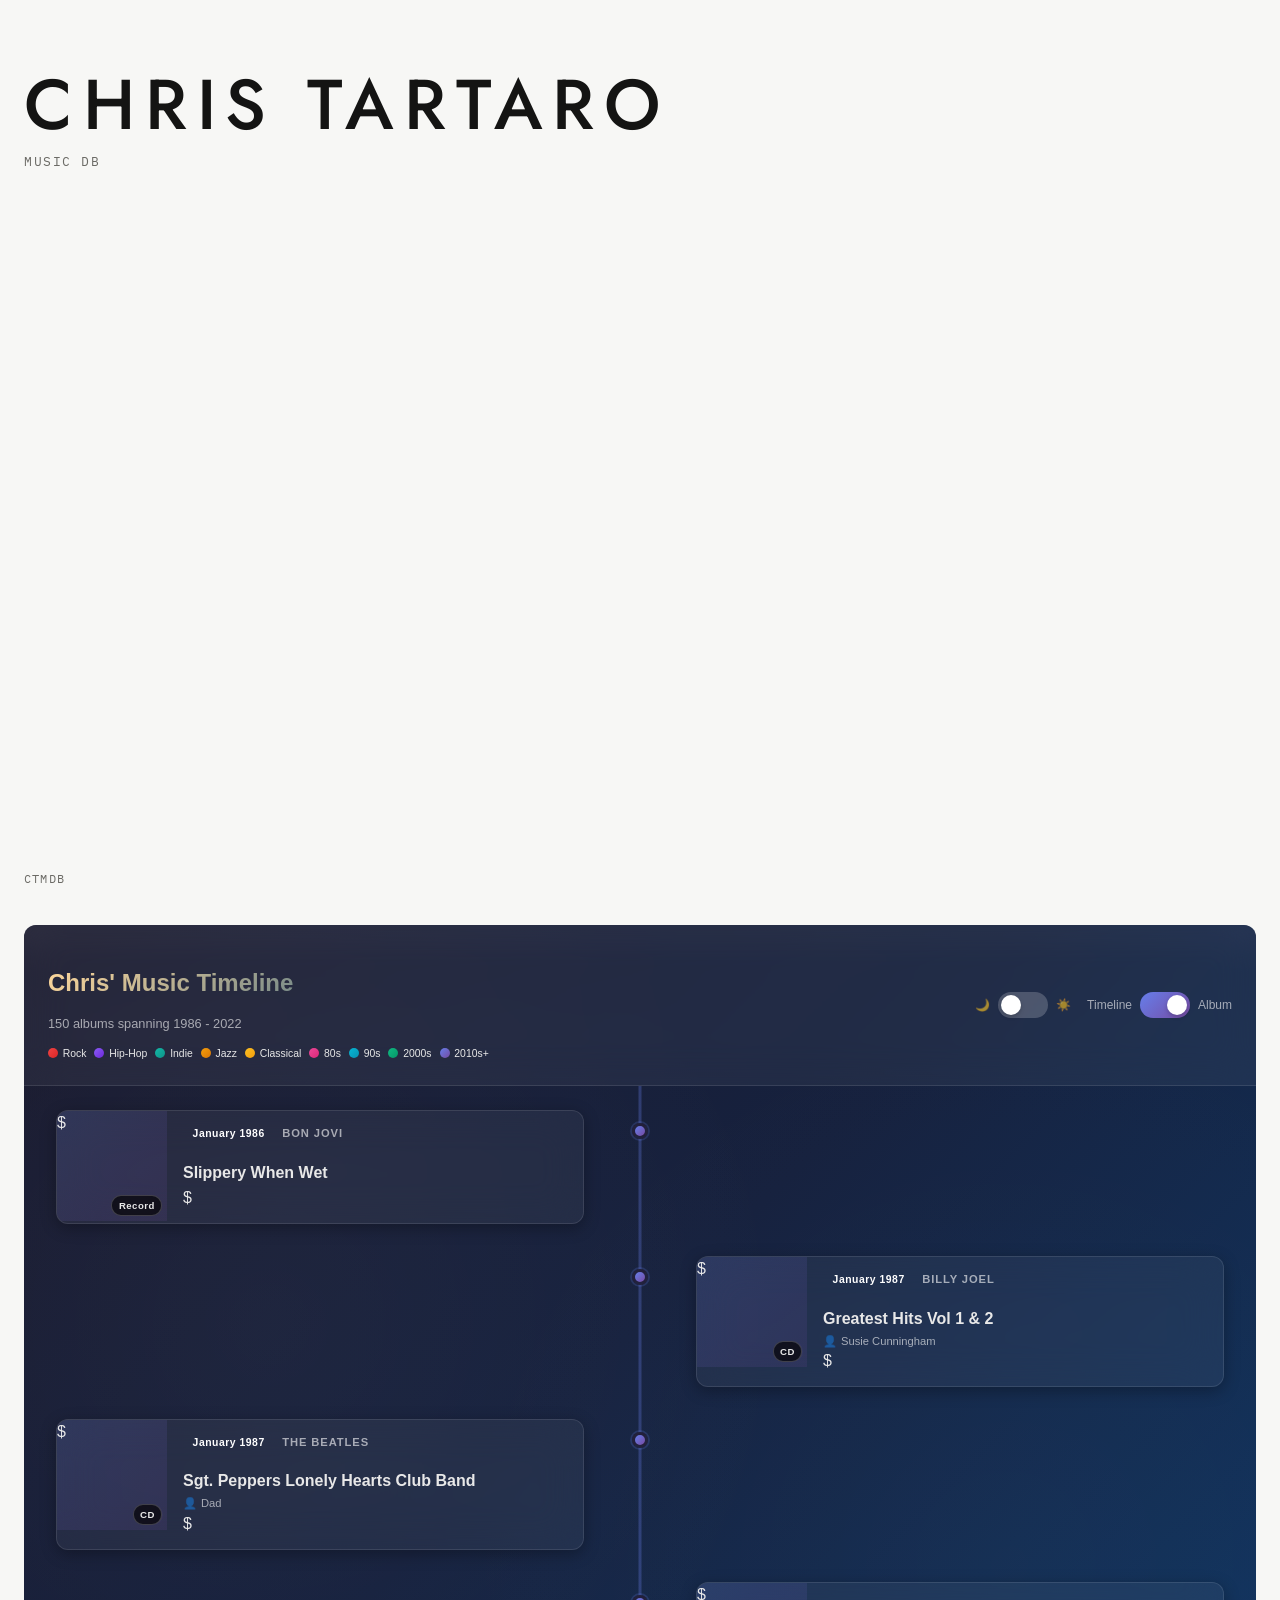
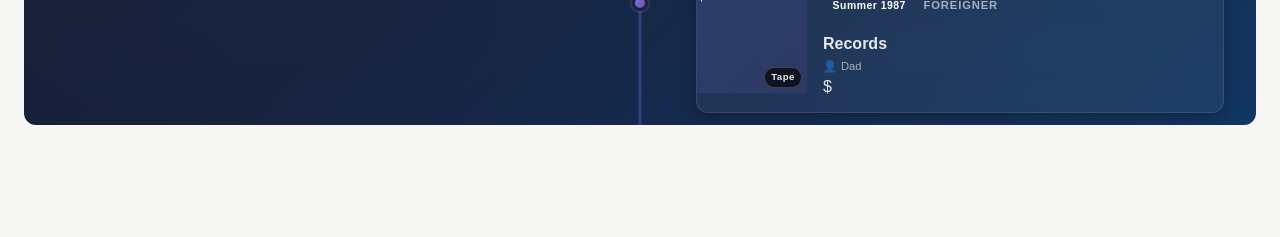
==== ctmdb/index.html @ 9cdb713a "Move Music DB and Musical Memoir pages and thumbnails off Squarespace - /ctmdb: Knightlab timeline p" ====
<!doctype html>
<html lang="en">
<head>
<meta charset="utf-8">
<meta name="viewport" content="width=device-width, initial-scale=1, viewport-fit=cover">
<title>Music DB · Chris Tartaro</title>
<meta name="robots" content="noindex">
<link rel="stylesheet" href="https://fonts.googleapis.com/css2?family=Jost:wght@400;500;600&family=IBM+Plex+Mono:wght@400;500&display=swap">
<link rel="stylesheet" href="../styles.css">
<style>
  .knightlab { display: block; width: 100%; height: 650px; border: 0; margin-top: 32px; }
  .label { margin: 12px 0 40px; font: 400 .75rem/1 var(--mono); letter-spacing: .1em; color: var(--muted); }
</style>
</head>
<body>
<header class="masthead">
  <div class="wrap">
    <a class="name" href="../">Chris Tartaro</a>
    <p class="role">Music DB</p>
  </div>
</header>
<main class="wrap">
  <iframe class="knightlab" title="CTMDB timeline" src="https://cdn.knightlab.com/libs/timeline3/latest/embed/index.html?source=1Hit0vY8808fg3aTR6aGbx0zUay4gnWXT5I1eRboq6IU&amp;font=Default&amp;lang=en&amp;initial_zoom=2&amp;height=650"></iframe>
  <p class="label">CTMDB</p>
<!-- Chris' Music Timeline - Embed Code for Squarespace -->
<!-- Paste this entire code into a Squarespace Code Block -->

<div id="chris-music-timeline-root"></div>

<style>
/* Scoped styles to avoid conflicts */
#chris-music-timeline-root {
    --bg-primary: linear-gradient(135deg, #1a1a2e 0%, #16213e 50%, #0f3460 100%);
    --bg-card: rgba(255,255,255,0.05);
    --text-primary: #e8e8e8;
    --text-secondary: rgba(255,255,255,0.6);
    --border-color: rgba(255,255,255,0.1);
    --shadow: rgba(0,0,0,0.3);
    
    /* Genre Colors */
    --genre-rock: linear-gradient(135deg, #ef4444 0%, #dc2626 100%);
    --genre-hiphop: linear-gradient(135deg, #8b5cf6 0%, #6d28d9 100%);
    --genre-indie: linear-gradient(135deg, #14b8a6 0%, #0d9488 100%);
    --genre-jazz: linear-gradient(135deg, #f59e0b 0%, #d97706 100%);
    --genre-classical: linear-gradient(135deg, #fbbf24 0%, #f59e0b 100%);
    --genre-classic: linear-gradient(135deg, #ec4899 0%, #db2777 100%);
    --genre-nineties: linear-gradient(135deg, #06b6d4 0%, #0891b2 100%);
    --genre-twothousands: linear-gradient(135deg, #10b981 0%, #059669 100%);
    --genre-modern: linear-gradient(135deg, #667eea 0%, #764ba2 100%);
}

#chris-music-timeline-root.light-mode {
    --bg-primary: linear-gradient(135deg, #f0f9ff 0%, #e0f2fe 50%, #bae6fd 100%);
    --bg-card: rgba(255,255,255,0.9);
    --text-primary: #1e293b;
    --text-secondary: rgba(0,0,0,0.6);
    --border-color: rgba(0,0,0,0.1);
    --shadow: rgba(0,0,0,0.1);
}

#chris-music-timeline-root * {
    box-sizing: border-box;
}

#chris-music-timeline-root {
    font-family: 'Helvetica Neue', Helvetica, Arial, sans-serif;
    color: var(--text-primary);
    background: var(--bg-primary);
    height: 800px;
    display: flex;
    flex-direction: column;
    border-radius: 12px;
    overflow: hidden;
    position: relative;
    margin: 2rem 0;
}

.cmt-background-texture {
    position: absolute;
    inset: 0;
    background-image: 
        radial-gradient(circle at 20% 50%, rgba(255,255,255,0.03) 0%, transparent 50%),
        radial-gradient(circle at 80% 80%, rgba(255,255,255,0.02) 0%, transparent 50%);
    pointer-events: none;
}

.cmt-header {
    padding: 1.5rem;
    border-bottom: 1px solid var(--border-color);
    background: var(--bg-card);
    backdrop-filter: blur(20px);
    z-index: 100;
}

.cmt-header-content {
    display: flex;
    justify-content: space-between;
    align-items: center;
    flex-wrap: wrap;
    gap: 1rem;
}

.cmt-header-text h1 {
    font-size: 1.5rem;
    font-weight: 700;
    background: linear-gradient(135deg, #ffd89b 0%, #19547b 100%);
    -webkit-background-clip: text;
    -webkit-text-fill-color: transparent;
    margin-bottom: 0.3rem;
}

.cmt-subtitle {
    font-size: 0.8rem;
    color: var(--text-secondary);
}

.cmt-genre-legend {
    display: flex;
    flex-wrap: wrap;
    gap: 0.5rem;
    margin-top: 0.5rem;
    font-size: 0.65rem;
}

.cmt-legend-item {
    display: flex;
    align-items: center;
    gap: 0.3rem;
}

.cmt-legend-dot {
    width: 10px;
    height: 10px;
    border-radius: 50%;
}

.cmt-controls {
    display: flex;
    gap: 1rem;
    align-items: center;
    flex-wrap: wrap;
}

.cmt-toggle-container {
    display: flex;
    align-items: center;
    gap: 0.5rem;
}

.cmt-toggle-label {
    font-size: 0.75rem;
    color: var(--text-secondary);
    font-weight: 500;
}

.cmt-toggle-switch {
    position: relative;
    width: 50px;
    height: 26px;
    background: rgba(255,255,255,0.2);
    border-radius: 50px;
    cursor: pointer;
    transition: background 0.3s ease;
}

.cmt-toggle-switch.active {
    background: linear-gradient(135deg, #667eea 0%, #764ba2 100%);
}

.cmt-toggle-slider {
    position: absolute;
    top: 3px;
    left: 3px;
    width: 20px;
    height: 20px;
    background: white;
    border-radius: 50%;
    transition: transform 0.3s ease;
    box-shadow: 0 2px 4px rgba(0,0,0,0.2);
}

.cmt-toggle-switch.active .cmt-toggle-slider {
    transform: translateX(24px);
}

.cmt-scroll-container {
    flex: 1;
    overflow-y: auto;
    overflow-x: hidden;
    position: relative;
}

.cmt-timeline-container {
    max-width: 1200px;
    margin: 0 auto;
    padding: 1.5rem 1rem;
    position: relative;
    min-height: 100%;
}

.cmt-timeline-line {
    position: absolute;
    left: 1.5rem;
    top: 0;
    bottom: 0;
    width: 2px;
    background: linear-gradient(to bottom, 
        rgba(102, 126, 234, 0.3) 0%, 
        rgba(118, 75, 162, 0.5) 50%, 
        rgba(102, 126, 234, 0.3) 100%);
}

.cmt-timeline-events {
    position: relative;
    padding-left: 1.5rem;
}

.cmt-timeline-event {
    position: relative;
    margin-bottom: 1.5rem;
}

.cmt-timeline-dot {
    position: absolute;
    left: -2.2rem;
    top: 0.8rem;
    width: 14px;
    height: 14px;
    border-radius: 50%;
    background: linear-gradient(135deg, #667eea 0%, #764ba2 100%);
    border: 3px solid rgba(26, 26, 46, 0.9);
    box-shadow: 0 0 0 2px rgba(102, 126, 234, 0.2);
    z-index: 2;
    transition: transform 0.3s ease;
}

#chris-music-timeline-root.light-mode .cmt-timeline-dot {
    border-color: #fff;
}

.cmt-timeline-event:hover .cmt-timeline-dot {
    transform: scale(1.2);
}

.cmt-event-card {
    background: var(--bg-card);
    backdrop-filter: blur(20px);
    border-radius: 12px;
    overflow: hidden;
    border: 1px solid var(--border-color);
    box-shadow: 0 4px 16px var(--shadow);
    transition: transform 0.2s ease, box-shadow 0.2s ease;
    display: grid;
    grid-template-columns: 100px 1fr;
    gap: 0.8rem;
}

.cmt-timeline-event:hover .cmt-event-card {
    transform: translateX(5px);
    box-shadow: 0 6px 20px var(--shadow);
}

.cmt-grid-container {
    display: none;
    grid-template-columns: repeat(auto-fill, minmax(180px, 1fr));
    gap: 1.5rem;
    padding: 1.5rem;
}

.cmt-grid-container.active {
    display: grid;
}

.cmt-grid-item {
    background: var(--bg-card);
    border-radius: 12px;
    overflow: hidden;
    border: 1px solid var(--border-color);
    box-shadow: 0 4px 12px var(--shadow);
    transition: transform 0.2s ease, box-shadow 0.2s ease;
    cursor: pointer;
}

.cmt-grid-item:hover {
    transform: translateY(-5px);
    box-shadow: 0 8px 20px var(--shadow);
}

.cmt-grid-image-container {
    width: 100%;
    padding-top: 100%;
    position: relative;
    background: linear-gradient(135deg, rgba(102, 126, 234, 0.15), rgba(118, 75, 162, 0.15));
}

.cmt-grid-image {
    position: absolute;
    top: 0;
    left: 0;
    width: 100%;
    height: 100%;
    object-fit: cover;
}

.cmt-grid-content {
    padding: 1rem;
}

.cmt-grid-artist {
    font-size: 0.65rem;
    color: var(--text-secondary);
    text-transform: uppercase;
    margin-bottom: 0.3rem;
}

.cmt-grid-title {
    font-size: 0.85rem;
    font-weight: 700;
    color: var(--text-primary);
    margin-bottom: 0.5rem;
    overflow: hidden;
    text-overflow: ellipsis;
    display: -webkit-box;
    -webkit-line-clamp: 2;
    -webkit-box-orient: vertical;
}

.cmt-grid-year {
    font-size: 0.65rem;
    color: var(--text-secondary);
}

.cmt-event-image-container {
    position: relative;
    width: 100px;
    height: 100px;
    overflow: hidden;
    background: linear-gradient(135deg, rgba(102, 126, 234, 0.15), rgba(118, 75, 162, 0.15));
    flex-shrink: 0;
}

.cmt-event-image {
    width: 100%;
    height: 100%;
    object-fit: cover;
    transition: transform 0.3s ease;
}

.cmt-timeline-event:hover .cmt-event-image {
    transform: scale(1.05);
}

.cmt-format-badge {
    position: absolute;
    bottom: 0.3rem;
    right: 0.3rem;
    padding: 0.15rem 0.4rem;
    background: rgba(0,0,0,0.7);
    backdrop-filter: blur(10px);
    border-radius: 10px;
    font-size: 0.6rem;
    font-weight: 600;
    letter-spacing: 0.05em;
    border: 1px solid rgba(255,255,255,0.2);
    z-index: 1;
}

.cmt-event-content {
    padding: 0.8rem 0.8rem 0.8rem 0;
    display: flex;
    flex-direction: column;
    justify-content: center;
    min-width: 0;
}

.cmt-event-header {
    display: flex;
    align-items: baseline;
    gap: 0.5rem;
    margin-bottom: 0.3rem;
    flex-wrap: wrap;
}

.cmt-year-badge {
    padding: 0.15rem 0.6rem;
    border-radius: 10px;
    font-size: 0.65rem;
    font-weight: 700;
    letter-spacing: 0.05em;
    flex-shrink: 0;
    color: white;
}

.genre-rock .cmt-year-badge { background: var(--genre-rock); }
.genre-hiphop .cmt-year-badge { background: var(--genre-hiphop); }
.genre-indie .cmt-year-badge { background: var(--genre-indie); }
.genre-jazz .cmt-year-badge { background: var(--genre-jazz); }
.genre-classical .cmt-year-badge { background: var(--genre-classical); }
.genre-classic .cmt-year-badge { background: var(--genre-classic); }
.genre-nineties .cmt-year-badge { background: var(--genre-nineties); }
.genre-twothousands .cmt-year-badge { background: var(--genre-twothousands); }
.genre-modern .cmt-year-badge { background: var(--genre-modern); }

.cmt-artist-name {
    font-size: 0.7rem;
    font-weight: 600;
    color: var(--text-secondary);
    text-transform: uppercase;
    letter-spacing: 0.08em;
    white-space: nowrap;
    overflow: hidden;
    text-overflow: ellipsis;
}

.cmt-event-title {
    font-size: 1rem;
    font-weight: 700;
    line-height: 1.2;
    color: var(--text-primary);
    margin-bottom: 0.3rem;
    overflow: hidden;
    text-overflow: ellipsis;
    display: -webkit-box;
    -webkit-line-clamp: 2;
    -webkit-box-orient: vertical;
}

.cmt-event-meta {
    display: flex;
    flex-wrap: wrap;
    gap: 0.5rem;
    font-size: 0.7rem;
    color: var(--text-secondary);
}

.cmt-meta-item {
    display: flex;
    align-items: center;
    gap: 0.25rem;
}

.cmt-wiki-link {
    display: inline-flex;
    align-items: center;
    gap: 0.2rem;
    margin-top: 0.4rem;
    padding: 0.25rem 0.6rem;
    background: rgba(102, 126, 234, 0.2);
    border: 1px solid rgba(102, 126, 234, 0.3);
    border-radius: 6px;
    color: var(--text-primary);
    text-decoration: none;
    font-size: 0.7rem;
    transition: all 0.2s ease;
    width: fit-content;
}

.cmt-wiki-link:hover {
    background: rgba(102, 126, 234, 0.3);
    transform: translateY(-1px);
}

.cmt-scroll-top {
    position: absolute;
    bottom: 1.5rem;
    right: 1.5rem;
    width: 45px;
    height: 45px;
    border-radius: 50%;
    border: 2px solid var(--border-color);
    background: var(--bg-card);
    backdrop-filter: blur(10px);
    color: var(--text-primary);
    font-size: 1.2rem;
    cursor: pointer;
    transition: all 0.3s ease;
    display: flex;
    align-items: center;
    justify-content: center;
    opacity: 0;
    pointer-events: none;
    z-index: 50;
    box-shadow: 0 4px 12px var(--shadow);
}

.cmt-scroll-top.visible {
    opacity: 1;
    pointer-events: all;
}

.cmt-scroll-top:hover {
    transform: translateY(-3px);
    box-shadow: 0 6px 16px var(--shadow);
}

@media (min-width: 768px) {
    .cmt-timeline-line {
        left: 50%;
        transform: translateX(-50%);
        width: 3px;
    }

    .cmt-timeline-events {
        padding-left: 0;
    }

    .cmt-timeline-event {
        width: calc(50% - 2rem);
        margin-bottom: 2rem;
    }

    .cmt-timeline-event:nth-child(odd) {
        margin-left: 0;
        padding-right: 1.5rem;
    }

    .cmt-timeline-event:nth-child(even) {
        margin-left: calc(50% + 2rem);
        padding-left: 1.5rem;
    }

    .cmt-timeline-dot {
        width: 16px;
        height: 16px;
    }

    .cmt-timeline-event:nth-child(odd) .cmt-timeline-dot {
        right: -2.5rem;
        left: auto;
    }

    .cmt-timeline-event:nth-child(even) .cmt-timeline-dot {
        left: -2.5rem;
        right: auto;
    }

    .cmt-timeline-event:nth-child(odd):hover .cmt-event-card {
        transform: translateX(-5px);
    }

    .cmt-timeline-event:nth-child(even):hover .cmt-event-card {
        transform: translateX(5px);
    }

    .cmt-event-card {
        grid-template-columns: 110px 1fr;
        gap: 1rem;
    }

    .cmt-event-image-container {
        width: 110px;
        height: 110px;
    }

    .cmt-grid-container {
        grid-template-columns: repeat(auto-fill, minmax(200px, 1fr));
    }
}
</style>

<script>
(function() {
    const timelineData = [{"year": "1986", "date": "January 1986", "artist": "Bon Jovi", "album": "Slippery When Wet", "wikiLink": "https://en.wikipedia.org/wiki/Slippery_When_Wet", "source": "", "format": "Record", "image": "https://upload.wikimedia.org/wikipedia/en/thumb/a/ab/Bon_jovi_slippery_when_wet.jpg/220px-Bon_jovi_slippery_when_wet.jpg"}, {"year": "1987", "date": "January 1987", "artist": "Billy Joel", "album": "Greatest Hits Vol 1 & 2", "wikiLink": "https://en.wikipedia.org/wiki/Greatest_Hits_(Billy_Joel_albums)", "source": "Susie Cunningham", "format": "CD", "image": "https://upload.wikimedia.org/wikipedia/en/thumb/8/82/Billyjoelgreatesthits.jpg/220px-Billyjoelgreatesthits.jpg"}, {"year": "1987", "date": "January 1987", "artist": "The Beatles", "album": "Sgt. Peppers Lonely Hearts Club Band", "wikiLink": "https://en.wikipedia.org/wiki/Sgt._Pepper%27s_Lonely_Hearts_Club_Band", "source": "Dad", "format": "CD", "image": "https://upload.wikimedia.org/wikipedia/en/5/50/Sgt._Pepper%27s_Lonely_Hearts_Club_Band.jpg"}, {"year": "1987", "date": "Summer 1987", "artist": "Foreigner", "album": "Records", "wikiLink": "https://upload.wikimedia.org/wikipedia/en/thumb/6/6f/Foreigner_-_Records.jpg/220px-Foreigner_-_Records.jpg", "source": "Dad", "format": "Tape", "image": "https://upload.wikimedia.org/wikipedia/en/thumb/6/6f/Foreigner_-_Records.jpg/220px-Foreigner_-_Records.jpg"}, {"year": "1988", "date": "January 1988", "artist": "Beethoven", "album": "Beethoven's 5th", "wikiLink": "https://en.wikipedia.org/wiki/Symphony_No._5_(Beethoven)", "source": "Dad", "format": "Tape", "image": "http://static.musicroom.com/img/c/f/GS25400.jpg"}, {"year": "1989", "date": "Fall 1989", "artist": "Guns & Roses", "album": "Appetite for Destruction", "wikiLink": "https://en.wikipedia.org/wiki/Appetite_for_Destruction", "source": "Matt", "format": "Tape", "image": "https://upload.wikimedia.org/wikipedia/en/thumb/6/60/GunsnRosesAppetiteforDestructionalbumcover.jpg/220px-GunsnRosesAppetiteforDestructionalbumcover.jpg"}, {"year": "1991", "date": "Fall 1991", "artist": "Nirvana", "album": "Nevermind", "wikiLink": "https://en.wikipedia.org/wiki/Nevermind", "source": "Matt Tocco", "format": "CD", "image": "https://upload.wikimedia.org/wikipedia/en/thumb/b/b7/NirvanaNevermindalbumcover.jpg/220px-NirvanaNevermindalbumcover.jpg"}, {"year": "1991", "date": "Fall 1991", "artist": "Pearl Jam", "album": "Ten", "wikiLink": "https://en.wikipedia.org/wiki/Ten_(Pearl_Jam_album)", "source": "Mike  Bowman", "format": "CD", "image": "https://upload.wikimedia.org/wikipedia/en/thumb/2/2d/PearlJam-Ten2.jpg/220px-PearlJam-Ten2.jpg"}, {"year": "1991", "date": "Winter 1991", "artist": "Harry Connick Jr.", "album": "Blue Light, Red light", "wikiLink": "https://en.wikipedia.org/wiki/Blue_Light,_Red_Light", "source": "Matt", "format": "CD", "image": "https://upload.wikimedia.org/wikipedia/en/thumb/c/c4/HCjr_Blue_Light%2C_Red_Light.jpg/220px-HCjr_Blue_Light%2C_Red_Light.jpg"}, {"year": "1992", "date": "Spring 1992", "artist": "Pearl Jam", "album": "Vs. ", "wikiLink": "https://en.wikipedia.org/wiki/Vs._(Pearl_Jam_album)", "source": "", "format": "CD", "image": "https://upload.wikimedia.org/wikipedia/en/thumb/f/f9/PearlJam-Vs.jpg/220px-PearlJam-Vs.jpg"}, {"year": "1993", "date": "Fall 1993", "artist": "Frank Sinatra", "album": "Duets", "wikiLink": "https://en.wikipedia.org/wiki/Duets_(Frank_Sinatra_album)", "source": "Dad", "format": "CD", "image": "https://upload.wikimedia.org/wikipedia/en/7/72/Sinatraduets.jpg"}, {"year": "1993", "date": "Summer 1993", "artist": "Carly Simon", "album": "Greatest Hits", "wikiLink": "https://en.wikipedia.org/wiki/The_Best_of_Carly_Simon", "source": "Mom", "format": "Tape", "image": "https://lh3.googleusercontent.com/vcssDC0jBxLJZ_Gc8JsBIzz3N6kDfcD4HlIKJc-bP4L1Wee9KV-u-LouXbQoUhMc9cDc=s85"}, {"year": "1994", "date": "Spring 1994", "artist": "Weezer", "album": "Weezer (Blue Album)", "wikiLink": "https://en.wikipedia.org/wiki/Weezer_(1994_album)", "source": "Adam Paré", "format": "CD", "image": "https://upload.wikimedia.org/wikipedia/en/thumb/7/70/Weezer_-_Blue_Album.png/220px-Weezer_-_Blue_Album.png"}, {"year": "1994", "date": "Summer 1994", "artist": "Green Day", "album": "Dookie", "wikiLink": "https://en.wikipedia.org/wiki/Dookie", "source": "Scott Do Santos", "format": "CD", "image": "https://upload.wikimedia.org/wikipedia/en/thumb/4/4b/Green_Day_-_Dookie_cover.jpg/220px-Green_Day_-_Dookie_cover.jpg"}, {"year": "1995", "date": "Fall 1995", "artist": "Nirvana", "album": "Unplugged in New York", "wikiLink": "https://en.wikipedia.org/wiki/MTV_Unplugged_in_New_York", "source": "", "format": "CD", "image": "https://upload.wikimedia.org/wikipedia/en/thumb/5/54/Nirvana_mtv_unplugged_in_new_york.png/220px-Nirvana_mtv_unplugged_in_new_york.png"}, {"year": "1995", "date": "January 1995", "artist": "The Beatles", "album": "Revolver", "wikiLink": "https://en.wikipedia.org/wiki/Revolver_(Beatles_album)", "source": "", "format": "CD", "image": "https://upload.wikimedia.org/wikipedia/en/thumb/1/16/Revolver.jpg/220px-Revolver.jpg"}, {"year": "1995", "date": "Summer 1995", "artist": "Pearl Jam", "album": "Vitalogy", "wikiLink": "https://en.wikipedia.org/wiki/Vitalogy", "source": "Matt and Katie", "format": "Media Type", "image": "https://upload.wikimedia.org/wikipedia/en/thumb/3/30/PearlJamVitalogy.jpg/220px-PearlJamVitalogy.jpg"}, {"year": "1995", "date": "Winter 1995", "artist": "Foo Fighters", "album": "Foo Fighters", "wikiLink": "https://en.wikipedia.org/wiki/Foo_Fighters_(album)", "source": "Tommy Callan", "format": "CD", "image": "https://upload.wikimedia.org/wikipedia/en/thumb/0/0d/FooFighters-FooFighters.jpg/220px-FooFighters-FooFighters.jpg"}, {"year": "1995", "date": "Spring 1995", "artist": "Aerosmith", "album": "Get A Grip", "wikiLink": "https://en.wikipedia.org/wiki/Get_a_Grip", "source": "Matt Tocco", "format": "CD", "image": "https://upload.wikimedia.org/wikipedia/en/thumb/9/9f/GetAGrip_Aerosmithalbum.jpg/220px-GetAGrip_Aerosmithalbum.jpg"}, {"year": "1996", "date": "Fall 1996", "artist": "Weezer", "album": "Pinkerton", "wikiLink": "https://en.wikipedia.org/wiki/Pinkerton_(album)", "source": "", "format": "CD", "image": "https://upload.wikimedia.org/wikipedia/en/thumb/c/ca/Pinkerton_cover.jpg/220px-Pinkerton_cover.jpg"}, {"year": "1996", "date": "Summer 1996", "artist": "The Beatles", "album": "Abbey Road", "wikiLink": "https://en.wikipedia.org/wiki/Abbey_Road", "source": "", "format": "CD", "image": "https://upload.wikimedia.org/wikipedia/en/thumb/4/42/Beatles_-_Abbey_Road.jpg/220px-Beatles_-_Abbey_Road.jpg"}, {"year": "1996", "date": "Summer 1996", "artist": "The Presidents Of The Unites States Of America", "album": "The Presidents Of The Unites States Of America", "wikiLink": "https://en.wikipedia.org/wiki/The_Presidents_of_the_United_States_of_America_(album)", "source": "Tommy Callan", "format": "CD", "image": "https://upload.wikimedia.org/wikipedia/en/thumb/4/4c/The_Presidents_of_the_United_States_of_America-The_Presidents_of_the_United_States_of_America.jpg/220px-The_Presidents_of_the_United_States_of_America-The_Presidents_of_the_United_States_of_America.jpg"}, {"year": "1997", "date": "Fall 1997", "artist": "Eric Clapton", "album": "Unplugged", "wikiLink": "https://en.wikipedia.org/wiki/Unplugged_(Eric_Clapton_album)", "source": "Dad", "format": "CD", "image": "https://upload.wikimedia.org/wikipedia/en/thumb/9/99/Eric_Clapton_Unplugged.jpg/220px-Eric_Clapton_Unplugged.jpg"}, {"year": "1997", "date": "Summer 1997", "artist": "Ben Folds Five", "album": "Ben Folds Five", "wikiLink": "https://en.wikipedia.org/wiki/Ben_Folds_Five_(album)", "source": "Mom", "format": "CD", "image": "https://upload.wikimedia.org/wikipedia/en/e/e5/Ben_Folds_Five_-_Ben_Folds_Five.jpg"}, {"year": "1997", "date": "Summer 1997", "artist": "Ben Folds Five", "album": "Whatever and Ever Amen", "wikiLink": "https://en.wikipedia.org/wiki/Whatever_and_Ever_Amen", "source": "Mom", "format": "CD", "image": "https://upload.wikimedia.org/wikipedia/en/thumb/4/41/WhateverAndEverAmenRemastereed.jpg/220px-WhateverAndEverAmenRemastereed.jpg"}, {"year": "1997", "date": "Summer 1997", "artist": "Everclear", "album": "So Much for the Afterglow", "wikiLink": "https://en.wikipedia.org/wiki/So_Much_for_the_Afterglow", "source": "", "format": "CD", "image": "https://upload.wikimedia.org/wikipedia/en/c/c9/Everclear_So_Much_for_the_Afterglow.jpg"}, {"year": "1997", "date": "Summer 1997", "artist": "Eric Clapton", "album": "Time Pieces", "wikiLink": "https://en.wikipedia.org/wiki/Timepieces:_The_Best_of_Eric_Clapton", "source": "Michelle De Luca", "format": "CD", "image": "https://upload.wikimedia.org/wikipedia/en/thumb/5/5d/Eric_Clapton-Time_Pieces.jpg/220px-Eric_Clapton-Time_Pieces.jpg"}, {"year": "1997", "date": "Summer 1997", "artist": "Cake", "album": "Fashion Nugget", "wikiLink": "https://en.wikipedia.org/wiki/Fashion_Nugget", "source": "John Mendez", "format": "CD", "image": "https://upload.wikimedia.org/wikipedia/en/thumb/d/da/Cake_Fashion_Nugget.jpg/220px-Cake_Fashion_Nugget.jpg"}, {"year": "1997", "date": "Winter 1997", "artist": "Stone Temple Pilots", "album": "Tiny Music...Songs from the Vatican Gift Shop", "wikiLink": "https://en.wikipedia.org/wiki/Tiny_Music..._Songs_from_the_Vatican_Gift_Shop", "source": "Sonic 2 ", "format": "CD", "image": "https://upload.wikimedia.org/wikipedia/en/thumb/7/77/Stonetemplepilotstinymusic.jpeg/220px-Stonetemplepilotstinymusic.jpeg"}, {"year": "1997", "date": "Winter 1997", "artist": "Radiohead", "album": "OK Computer", "wikiLink": "https://en.wikipedia.org/wiki/OK_Computer", "source": "Matt", "format": "CD", "image": "https://upload.wikimedia.org/wikipedia/en/thumb/a/a1/Radiohead.okcomputer.albumart.jpg/220px-Radiohead.okcomputer.albumart.jpg"}, {"year": "1998", "date": "Spring 1998", "artist": "Ben Folds Five", "album": "The Unauthorized Biography of Rheinhold Messner", "wikiLink": "https://en.wikipedia.org/wiki/The_Unauthorized_Biography_of_Reinhold_Messner", "source": "Phil Lavanco", "format": "CD", "image": "https://upload.wikimedia.org/wikipedia/en/thumb/0/03/Theunauthorizedbiographyofreinholdmessner.jpg/220px-Theunauthorizedbiographyofreinholdmessner.jpg"}, {"year": "1998", "date": "Summer 1998", "artist": "Wyclef Jean", "album": "The Carnival", "wikiLink": "https://en.wikipedia.org/wiki/Wyclef_Jean_Presents_The_Carnival", "source": "FALSE", "format": "CD", "image": "https://upload.wikimedia.org/wikipedia/en/c/c0/The_Carnival_%28Wyclef_Jean_album%29.jpg"}, {"year": "1998", "date": "Winter 1998", "artist": "Beck", "album": "Mutations", "wikiLink": "https://en.wikipedia.org/wiki/Mutations_(Beck_album)", "source": "Phil Lavanco", "format": "CD", "image": "https://upload.wikimedia.org/wikipedia/en/thumb/3/31/Mutations.jpg/220px-Mutations.jpg"}, {"year": "1998", "date": "Winter 1998", "artist": "Dave Matthews Band", "album": "Before These Crowded Streets", "wikiLink": "https://en.wikipedia.org/wiki/Before_These_Crowded_Streets", "source": "Pete Kenny", "format": "CD", "image": "https://upload.wikimedia.org/wikipedia/en/thumb/a/ae/DMB_-_Before_These_Crowded_Streets.jpg/220px-DMB_-_Before_These_Crowded_Streets.jpg"}, {"year": "1998", "date": "Winter 1998", "artist": "The Rentals", "album": "Return of the Rentals", "wikiLink": "https://en.wikipedia.org/wiki/Return_of_the_Rentals", "source": "Nick ", "format": "CD", "image": "https://upload.wikimedia.org/wikipedia/en/thumb/b/bc/Return_of_the_Rentals.jpg/220px-Return_of_the_Rentals.jpg"}, {"year": "1998", "date": "Summer 1998", "artist": "that dog. ", "album": "Retreat From The Sun", "wikiLink": "https://en.wikipedia.org/wiki/Retreat_from_the_Sun", "source": "", "format": "Mp3", "image": "https://d1itmove024qgx.cloudfront.net/6208697cf2001c16b2b51f84b3cb9b2851a51d6d.jpg"}, {"year": "1999", "date": "Spring 1999", "artist": "The Rentals", "album": "Seven More Minutes", "wikiLink": "https://en.wikipedia.org/wiki/Seven_More_Minutes", "source": "Nick ", "format": "CD", "image": "https://upload.wikimedia.org/wikipedia/en/thumb/1/1f/The_Rentals-Seven_More_Minutes.jpg/220px-The_Rentals-Seven_More_Minutes.jpg"}, {"year": "1999", "date": "Summer 1999", "artist": "Blink 182", "album": "Enema of the State", "wikiLink": "https://en.wikipedia.org/wiki/Enema_of_the_State", "source": "Evil Chris", "format": "CD", "image": "https://upload.wikimedia.org/wikipedia/en/thumb/a/a6/Blink-182_-_Enema_of_the_State_cover.jpg/220px-Blink-182_-_Enema_of_the_State_cover.jpg"}, {"year": "1999", "date": "Summer 1999", "artist": "Fountains of Wayne", "album": "Utopia Parkway", "wikiLink": "https://en.wikipedia.org/wiki/Utopia_Parkway", "source": "Flossy", "format": "CD", "image": "https://upload.wikimedia.org/wikipedia/en/thumb/a/ad/Utopia_parkway_cover.jpg/220px-Utopia_parkway_cover.jpg"}, {"year": "1999", "date": "Winter 1999", "artist": "Dave Matthews and Tim Reynolds", "album": "Live at Luther College", "wikiLink": "https://en.wikipedia.org/wiki/Live_at_Luther_College", "source": "Jodi", "format": "CD", "image": "https://upload.wikimedia.org/wikipedia/en/thumb/b/b6/Live_at_Luther_College.png/220px-Live_at_Luther_College.png"}, {"year": "2000", "date": "Fall 2000", "artist": "Chet Baker", "album": "Chet", "wikiLink": "https://en.wikipedia.org/wiki/Chet_Baker_Sings", "source": "Matt", "format": "CD", "image": "https://upload.wikimedia.org/wikipedia/en/6/60/Chet_Baker_Sings.jpg"}, {"year": "2000", "date": "Spring 2000", "artist": "Pearl Jam", "album": "Live on Two Legs", "wikiLink": "https://en.wikipedia.org/wiki/Live_on_Two_Legs", "source": "", "format": "CD", "image": "https://upload.wikimedia.org/wikipedia/en/thumb/2/27/PearlJam-LiveOnTwoLegs.jpg/220px-PearlJam-LiveOnTwoLegs.jpg"}, {"year": "2000", "date": "Summer 2000", "artist": "Sublime", "album": "40 oz. to freedom", "wikiLink": "https://en.wikipedia.org/wiki/40oz._to_Freedom", "source": "TEP", "format": "CD", "image": "https://upload.wikimedia.org/wikipedia/en/thumb/5/57/Sublime40OztoFreedomalbumcover.jpg/220px-Sublime40OztoFreedomalbumcover.jpg"}, {"year": "2000", "date": "Summer 2000", "artist": "Sublime", "album": "Sublime", "wikiLink": "https://en.wikipedia.org/wiki/Sublime_(album)", "source": "TEP", "format": "CD", "image": "https://upload.wikimedia.org/wikipedia/en/thumb/9/94/Sublime_Self-Titled.jpg/220px-Sublime_Self-Titled.jpg"}, {"year": "2000", "date": "Winter 2000", "artist": "Dave Matthews Band", "album": "Everyday", "wikiLink": "https://en.wikipedia.org/wiki/Everyday_(Dave_Matthews_Band_album)", "source": "Tony Hawk 2", "format": "CD", "image": "https://upload.wikimedia.org/wikipedia/en/thumb/4/40/DaveMatthewsBandEveryday.jpg/220px-DaveMatthewsBandEveryday.jpg"}, {"year": "2001", "date": "Fall 2001", "artist": "Jay-Z", "album": "Blueprint ", "wikiLink": "https://en.wikipedia.org/wiki/The_Blueprint", "source": "Matt Becker", "format": "CD", "image": "https://upload.wikimedia.org/wikipedia/en/thumb/c/c9/Jay-z-the-blueprint.jpg/220px-Jay-z-the-blueprint.jpg"}, {"year": "2001", "date": "Fall 2001", "artist": "John Mayer", "album": "Room for squares ", "wikiLink": "https://en.wikipedia.org/wiki/Room_for_Squares", "source": "Ben Gottheim", "format": "Mp3", "image": "https://upload.wikimedia.org/wikipedia/en/thumb/5/5a/JohnMayer_RoomForSquares.jpg/220px-JohnMayer_RoomForSquares.jpg"}, {"year": "2001", "date": "Spring 2001", "artist": "Jay-Z", "album": "Reasonable Doubt", "wikiLink": "https://en.wikipedia.org/wiki/Reasonable_Doubt_(album)", "source": "Matt O’ Brien", "format": "Mp3", "image": "https://upload.wikimedia.org/wikipedia/en/thumb/f/f5/Reasonable_Doubt_New.jpg/220px-Reasonable_Doubt_New.jpg"}, {"year": "2001", "date": "Spring 2001", "artist": "Bobby Darin", "album": "Greatest Hits", "wikiLink": "", "source": "Diane Belvin", "format": "CD", "image": ""}, {"year": "2001", "date": "Spring 2001", "artist": "Aimee Mann", "album": "Magnolia Soundtrack", "wikiLink": "https://en.wikipedia.org/wiki/Magnolia_(soundtrack)", "source": "Nick", "format": "Mp3", "image": "https://upload.wikimedia.org/wikipedia/en/thumb/d/db/Magnolia_album.jpg/220px-Magnolia_album.jpg"}, {"year": "2001", "date": "Spring 2001", "artist": "Ben Folds Five", "album": "Rockin' the Suburbs", "wikiLink": "https://en.wikipedia.org/wiki/Rockin%27_the_Suburbs", "source": "Nick, Phil Lavanco", "format": "Mp3", "image": "https://upload.wikimedia.org/wikipedia/en/thumb/3/3c/BenFoldsRockingtheSuburbs.jpg/220px-BenFoldsRockingtheSuburbs.jpg"}, {"year": "2001", "date": "Spring 2001", "artist": "Jay - Z", "album": "Dynasty...Roc la Familia", "wikiLink": "https://en.wikipedia.org/wiki/The_Dynasty:_Roc_La_Familia", "source": "Matt O’ Brien", "format": "CD", "image": "https://upload.wikimedia.org/wikipedia/en/thumb/4/40/Jay-z-dynasty-roc-la-familia-2000.jpg/220px-Jay-z-dynasty-roc-la-familia-2000.jpg"}, {"year": "2001", "date": "Summer 2001", "artist": "Nas", "album": "Stillmatic", "wikiLink": "https://en.wikipedia.org/wiki/Stillmatic", "source": "Lieser's", "format": "CD", "image": "https://upload.wikimedia.org/wikipedia/en/thumb/5/56/Nas-stillmatic-music-album.jpg/220px-Nas-stillmatic-music-album.jpg"}, {"year": "2001", "date": "Winter 2001", "artist": "Ghostface Killah", "album": "Bulletproof Wallets", "wikiLink": "https://en.wikipedia.org/wiki/Bulletproof_Wallets", "source": "Nick", "format": "CD", "image": "https://upload.wikimedia.org/wikipedia/en/thumb/f/fa/Bulletproof_wallets.jpg/220px-Bulletproof_wallets.jpg"}, {"year": "2001", "date": "Winter 2001", "artist": "Radiohead", "album": "Kid A", "wikiLink": "https://en.wikipedia.org/wiki/Kid_A", "source": "Colin TEP", "format": "CD", "image": "https://upload.wikimedia.org/wikipedia/en/thumb/b/b5/Radiohead.kida.albumart.jpg/220px-Radiohead.kida.albumart.jpg"}, {"year": "2001", "date": "Winter 2001", "artist": "Pink Floyd", "album": "Dark Side of the Moon", "wikiLink": "https://en.wikipedia.org/wiki/The_Dark_Side_of_the_Moon", "source": "Adam Wactlar", "format": "CD", "image": "https://upload.wikimedia.org/wikipedia/en/thumb/3/3b/Dark_Side_of_the_Moon.png/220px-Dark_Side_of_the_Moon.png"}, {"year": "2002", "date": "Fall 2002", "artist": "Blink 182", "album": "Take off your pants and Jacket", "wikiLink": "https://en.wikipedia.org/wiki/Take_Off_Your_Pants_and_Jacket", "source": "Phil Lavanco", "format": "CD", "image": "https://upload.wikimedia.org/wikipedia/en/thumb/d/de/Blink-182_-_Take_Off_Your_Pants_and_Jacket_cover.jpg/220px-Blink-182_-_Take_Off_Your_Pants_and_Jacket_cover.jpg"}, {"year": "2002", "date": "Fall 2002", "artist": "Cake", "album": "Comfort Eagle", "wikiLink": "https://en.wikipedia.org/wiki/Comfort_Eagle", "source": "Phil Lavanco", "format": "CD", "image": "https://upload.wikimedia.org/wikipedia/en/thumb/a/a8/Cake_Comfort_Eagle.jpg/220px-Cake_Comfort_Eagle.jpg"}, {"year": "2002", "date": "Spring 2002", "artist": "Dashboard Confessional", "album": "Swiss Army Romance", "wikiLink": "https://en.wikipedia.org/wiki/The_Swiss_Army_Romance", "source": "Diane Belvin", "format": "CD", "image": "https://upload.wikimedia.org/wikipedia/en/thumb/b/b5/DC-SAR.jpg/220px-DC-SAR.jpg"}, {"year": "2002", "date": "Spring 2002", "artist": "Jimmy Eat World", "album": "Bleed American", "wikiLink": "https://en.wikipedia.org/wiki/Bleed_American", "source": "Diane Belvin", "format": "CD", "image": "https://upload.wikimedia.org/wikipedia/en/thumb/3/37/Bleedamerican.jpg/220px-Bleedamerican.jpg"}, {"year": "2002", "date": "Summer 2002", "artist": "The Strokes", "album": "Is This It?", "wikiLink": "https://en.wikipedia.org/wiki/Is_This_It", "source": "Jimmy Fallon", "format": "CD", "image": "https://upload.wikimedia.org/wikipedia/en/thumb/0/09/The_Strokes_-_Is_This_It_cover.png/220px-The_Strokes_-_Is_This_It_cover.png"}, {"year": "2002", "date": "Summer 2002", "artist": "Norah Jones", "album": "Feels like Home", "wikiLink": "https://en.wikipedia.org/wiki/Feels_Like_Home_(Norah_Jones_album)", "source": "Diane Belvin", "format": "CD", "image": "https://upload.wikimedia.org/wikipedia/en/thumb/3/3b/Norah_Jones_-_Feels_Like_Home.jpg/220px-Norah_Jones_-_Feels_Like_Home.jpg"}, {"year": "2003", "date": "Summer 2003", "artist": "Dexter Gordon", "album": "Dexter Calling", "wikiLink": "https://en.wikipedia.org/wiki/Dexter_Calling...", "source": "Matt", "format": "CD", "image": "https://upload.wikimedia.org/wikipedia/en/thumb/3/3f/Dexter_Calling.jpg/220px-Dexter_Calling.jpg"}, {"year": "2003", "date": "Summer 2003", "artist": "Ben Folds", "album": "Speed Graphic", "wikiLink": "https://en.wikipedia.org/wiki/Speed_Graphic_(EP)", "source": "", "format": "Mp3", "image": "https://upload.wikimedia.org/wikipedia/en/d/d4/Ben_Folds_Speed_Graphic.png"}, {"year": "2004", "date": "Fall 2004", "artist": "Arcade Fire", "album": "Funeral", "wikiLink": "https://en.wikipedia.org/wiki/Funeral_(album)", "source": "NIck, Erin", "format": "Mp3", "image": "https://upload.wikimedia.org/wikipedia/en/thumb/2/25/ArcadeFireFuneralCover.jpg/220px-ArcadeFireFuneralCover.jpg"}, {"year": "2004", "date": "Fall 2004", "artist": "Mates of State", "album": "Team Boo", "wikiLink": "https://en.wikipedia.org/wiki/Team_Boo", "source": "Nick", "format": "Mp3", "image": "https://upload.wikimedia.org/wikipedia/en/thumb/9/94/TeamBoo.jpg/220px-TeamBoo.jpg"}, {"year": "2004", "date": "Spring 2004", "artist": "The Decemberists", "album": "Castaways and Cutouts", "wikiLink": "https://en.wikipedia.org/wiki/Castaways_and_Cutouts", "source": "NIck, Erin", "format": "Mp3", "image": "https://upload.wikimedia.org/wikipedia/en/thumb/6/6b/Castaways.jpg/220px-Castaways.jpg"}, {"year": "2004", "date": "Spring 2004", "artist": "The Decemberists", "album": "Her Majesty The Decemberists", "wikiLink": "https://en.wikipedia.org/wiki/Her_Majesty_the_Decemberists", "source": "NIck, Erin", "format": "Mp3", "image": "https://upload.wikimedia.org/wikipedia/en/thumb/b/bd/Her-majesty.jpg/220px-Her-majesty.jpg"}, {"year": "2004", "date": "Summer 2004", "artist": "The Shins", "album": "Kissing the Lipless", "wikiLink": "https://en.wikipedia.org/wiki/Chutes_Too_Narrow", "source": "Erin", "format": "CD", "image": "https://upload.wikimedia.org/wikipedia/en/thumb/3/3e/Chutes_Too_Narrow.PNG/220px-Chutes_Too_Narrow.PNG"}, {"year": "2004", "date": "Summer 2004", "artist": "The Flaming Lips", "album": "Yoshimi Battles the Pink Robots", "wikiLink": "https://en.wikipedia.org/wiki/Yoshimi_Battles_the_Pink_Robots", "source": "Molly ", "format": "Mp3", "image": "https://upload.wikimedia.org/wikipedia/en/thumb/7/7c/TheFlamingLips-YoshimiBattlesThePinkRobots.jpg/220px-TheFlamingLips-YoshimiBattlesThePinkRobots.jpg"}, {"year": "2004", "date": "Summer 2004", "artist": "Franz Ferdinand", "album": "Franz Ferdinand", "wikiLink": "https://en.wikipedia.org/wiki/Franz_Ferdinand_(album)", "source": "Kelly Delace", "format": "Mp3", "image": "https://upload.wikimedia.org/wikipedia/en/thumb/8/8f/Franz-Ferdinand.PNG/220px-Franz-Ferdinand.PNG"}, {"year": "2004", "date": "Summer 2004", "artist": "Immortal Technique", "album": "Revolutionary Vol. 2", "wikiLink": "https://en.wikipedia.org/wiki/Revolutionary_Vol._2", "source": "Washington Social Club", "format": "CD", "image": "https://upload.wikimedia.org/wikipedia/en/thumb/a/a8/Revolutionary_Vol_2.jpg/220px-Revolutionary_Vol_2.jpg"}, {"year": "2004", "date": "Summer 2004", "artist": "Interpol", "album": "Turn on the Bright Lights", "wikiLink": "https://en.wikipedia.org/wiki/Turn_on_the_Bright_Lights", "source": "Wonder Showzen S1", "format": "Mp3", "image": "https://upload.wikimedia.org/wikipedia/en/thumb/6/68/Interpol_-_Turn_On_The_Bright_Lights.jpg/220px-Interpol_-_Turn_On_The_Bright_Lights.jpg"}, {"year": "2004", "date": "Summer 2004", "artist": "Modest Mouse", "album": "Good News for People who love Bad News", "wikiLink": "https://en.wikipedia.org/wiki/Good_News_for_People_Who_Love_Bad_News", "source": "Los Angelels", "format": "Mp3", "image": "https://upload.wikimedia.org/wikipedia/en/thumb/a/aa/MMGoodNews5075.jpg/220px-MMGoodNews5075.jpg"}, {"year": "2004", "date": "Winter 2004", "artist": "Jon Brion", "album": "Eternal Sunshine of the Spotless Mind", "wikiLink": "https://en.wikipedia.org/wiki/Eternal_Sunshine_of_the_Spotless_Mind_(soundtrack)", "source": "Julie Smith, Erin", "format": "Mp3", "image": "https://upload.wikimedia.org/wikipedia/en/thumb/5/53/Eternal_sunshine_CD_cover.jpg/220px-Eternal_sunshine_CD_cover.jpg"}, {"year": "2004", "date": "Winter 2004", "artist": "Final Fantasy", "album": "Has a Good Home", "wikiLink": "https://en.wikipedia.org/wiki/Has_a_Good_Home", "source": "Erin", "format": "Mp3", "image": "https://upload.wikimedia.org/wikipedia/en/thumb/8/86/FinalFantasyHasAGoodHome.jpg/220px-FinalFantasyHasAGoodHome.jpg"}, {"year": "2005", "date": "Fall 2005", "artist": "Jon Brion", "album": "Meaningless", "wikiLink": "https://en.wikipedia.org/wiki/Meaningless_(album)", "source": "Erin", "format": "Mp3", "image": "https://upload.wikimedia.org/wikipedia/en/5/51/Meaningless_album_cover.jpg"}, {"year": "2005", "date": "Spring 2005", "artist": "Ben Folds", "album": "Songs for Silverman", "wikiLink": "https://en.wikipedia.org/wiki/Songs_for_Silverman", "source": "Erin", "format": "Mp3", "image": "https://upload.wikimedia.org/wikipedia/en/thumb/9/92/SongsForSilverman.jpg/220px-SongsForSilverman.jpg"}, {"year": "2005", "date": "Spring 2005", "artist": "Philip Glass", "album": "Einstein on the Beach", "wikiLink": "https://en.wikipedia.org/wiki/Einstein_on_the_Beach", "source": "Erin", "format": "Mp3", "image": "http://www.1000recordings.com/images/artist-g/glass-philip-350-l.jpg"}, {"year": "2005", "date": "Spring 2005", "artist": "Apparat Organ Quartet", "album": "Apparat Organ Quartet", "wikiLink": "https://en.wikipedia.org/wiki/Apparat_Organ_Quartet_(album)", "source": "Vernon", "format": "Mp3", "image": "https://upload.wikimedia.org/wikipedia/en/thumb/b/bd/Apparat_Organ_Quartet_%28album%29.gif/220px-Apparat_Organ_Quartet_%28album%29.gif"}, {"year": "2005", "date": "Summer 2005", "artist": "Deseparacedios", "album": "Read Music/Speak Spanish", "wikiLink": "https://en.wikipedia.org/wiki/Read_Music/Speak_Spanish", "source": "Vernon", "format": "Mp3", "image": "https://upload.wikimedia.org/wikipedia/en/thumb/5/5e/Readmusicspeakspanish.jpg/220px-Readmusicspeakspanish.jpg"}, {"year": "2005", "date": "Summer 2005", "artist": "Kanye West", "album": "Late Registration", "wikiLink": "https://en.wikipedia.org/wiki/Late_Registration", "source": "Dad", "format": "Mp3", "image": "https://upload.wikimedia.org/wikipedia/en/thumb/f/f4/Late_registration_cd_cover.jpg/220px-Late_registration_cd_cover.jpg"}, {"year": "2005", "date": "Summer 2005", "artist": "Clap Your Hands Say Yeah!", "album": "Clap Your Hands Say Yeah!", "wikiLink": "https://en.wikipedia.org/wiki/Clap_Your_Hands_Say_Yeah_(album)", "source": "Erin", "format": "Mp3", "image": "https://upload.wikimedia.org/wikipedia/en/thumb/9/98/Clap_Your_Hands_Say_Yeah_%28Front_Cover%29.png/220px-Clap_Your_Hands_Say_Yeah_%28Front_Cover%29.png"}, {"year": "2005", "date": "Winter 2005", "artist": "Bright Eyes", "album": "I'm wide awake, It's Morning", "wikiLink": "https://en.wikipedia.org/wiki/I%27m_Wide_Awake,_It%27s_Morning", "source": "Erin", "format": "Mp3", "image": "https://upload.wikimedia.org/wikipedia/en/thumb/3/36/Imwideawake.jpg/220px-Imwideawake.jpg"}, {"year": "2005", "date": "Winter 2005", "artist": "Broken Social Scene", "album": "You Forget it in People", "wikiLink": "https://en.wikipedia.org/wiki/You_Forgot_It_in_People", "source": "Erin", "format": "Mp3", "image": "https://upload.wikimedia.org/wikipedia/en/thumb/8/83/YouForgotItInPeople2.jpg/220px-YouForgotItInPeople2.jpg"}, {"year": "2005", "date": "Winter 2005", "artist": "Danger Doom", "album": "The Mouse & The Mask", "wikiLink": "https://en.wikipedia.org/wiki/The_Mouse_and_the_Mask", "source": "NIck", "format": "Mp3", "image": "https://upload.wikimedia.org/wikipedia/en/thumb/1/1e/Dangerdoom.jpg/220px-Dangerdoom.jpg"}, {"year": "2005", "date": "Winter 2005", "artist": "Bob Dylan", "album": "Bringing it All Back Home", "wikiLink": "https://en.wikipedia.org/wiki/Bringing_It_All_Back_Home", "source": "Vernon", "format": "Mp3", "image": "https://upload.wikimedia.org/wikipedia/en/thumb/b/b1/Bob_Dylan_-_Bringing_It_All_Back_Home.jpg/220px-Bob_Dylan_-_Bringing_It_All_Back_Home.jpg"}, {"year": "2005", "date": "Winter 2005", "artist": "The Decemberists", "album": "Picaresque", "wikiLink": "https://en.wikipedia.org/wiki/Picaresque_(album)", "source": "NIck, Erin", "format": "Mp3", "image": "https://upload.wikimedia.org/wikipedia/en/thumb/3/33/Picaresque.jpg/220px-Picaresque.jpg"}, {"year": "2005", "date": "Spring 2005", "artist": "Animal Collective", "album": "Feels", "wikiLink": "https://en.wikipedia.org/wiki/Feels", "source": "Vernon ", "format": "Mp3", "image": "https://upload.wikimedia.org/wikipedia/en/thumb/5/50/Feels_%28Front_Cover%29.png/220px-Feels_%28Front_Cover%29.png"}, {"year": "2006", "date": "Fall 2006", "artist": "The Flaming Lips", "album": "At War with the Mystics", "wikiLink": "https://en.wikipedia.org/wiki/At_War_with_the_Mystics", "source": "Forest Hills", "format": "Mp3", "image": "https://upload.wikimedia.org/wikipedia/en/thumb/b/bd/The_Flaming_Lips_-_At_War_with_the_Mystics.jpg/220px-The_Flaming_Lips_-_At_War_with_the_Mystics.jpg"}, {"year": "2006", "date": "Fall 2006", "artist": "Gang Gang Dance", "album": "God's Money", "wikiLink": "https://en.wikipedia.org/wiki/God%27s_Money_(album)", "source": "John Lee, Vernon", "format": "Mp3", "image": "https://upload.wikimedia.org/wikipedia/en/thumb/1/1b/God%27s_Money.jpg/220px-God%27s_Money.jpg"}, {"year": "2006", "date": "Spring 2006", "artist": "Joanna Newsom", "album": "The Milk-Eyed Mender", "wikiLink": "https://en.wikipedia.org/wiki/The_Milk-Eyed_Mender", "source": "Vernon", "format": "Mp3", "image": "https://upload.wikimedia.org/wikipedia/en/thumb/c/c5/The_Milk-Eyed_Mender_%28Front_Cover%29.png/220px-The_Milk-Eyed_Mender_%28Front_Cover%29.png"}, {"year": "2006", "date": "Summer 2006", "artist": "Dr. Dog", "album": "Easy Beat", "wikiLink": "https://en.wikipedia.org/wiki/Easy_Beat", "source": "Bobby Sanchez", "format": "Mp3", "image": "https://upload.wikimedia.org/wikipedia/en/thumb/6/61/Drdog_easybeat.jpg/220px-Drdog_easybeat.jpg"}, {"year": "2006", "date": "Summer 2006", "artist": "Dr. Dog", "album": "Takers and Leavers", "wikiLink": "https://en.wikipedia.org/wiki/Takers_and_Leavers", "source": "Bobby Sanchez", "format": "Mp3", "image": "https://upload.wikimedia.org/wikipedia/en/thumb/9/96/Takerz.jpg/220px-Takerz.jpg"}, {"year": "2006", "date": "Summer 2006", "artist": "Fiery Furnaces", "album": "Bitter Tea", "wikiLink": "https://en.wikipedia.org/wiki/Bitter_Tea", "source": "Forest Hills", "format": "Mp3", "image": "https://upload.wikimedia.org/wikipedia/en/thumb/1/13/Bitter_Tea_%28Front_Cover%29.png/220px-Bitter_Tea_%28Front_Cover%29.png"}, {"year": "2006", "date": "Winter 2006", "artist": "Islands", "album": "Return to the Sea", "wikiLink": "https://en.wikipedia.org/wiki/Return_to_the_Sea", "source": "Nick", "format": "Mp3", "image": "https://upload.wikimedia.org/wikipedia/en/thumb/6/61/IslandsReturnToTheSea.jpg/220px-IslandsReturnToTheSea.jpg"}, {"year": "2006", "date": "Winter 2006", "artist": "TV on the Radio", "album": "Return to Cookie Mountain", "wikiLink": "https://en.wikipedia.org/wiki/Return_to_Cookie_Mountain", "source": "", "format": "Mp3", "image": "https://upload.wikimedia.org/wikipedia/en/b/ba/Cookiemtn.jpg"}, {"year": "2007", "date": "Fall 2007", "artist": "Fountains of Wayne", "album": "Traffic and Weather", "wikiLink": "https://en.wikipedia.org/wiki/Traffic_and_Weather", "source": "Bobby Sanchez", "format": "Mp3", "image": "https://upload.wikimedia.org/wikipedia/en/thumb/5/5f/Fountains_Of_Wayne_Traffic_And_Weather.jpg/220px-Fountains_Of_Wayne_Traffic_And_Weather.jpg"}, {"year": "2007", "date": "Fall 2007", "artist": "Band of Horses", "album": "Everything All The Time", "wikiLink": "https://en.wikipedia.org/wiki/Everything_All_the_Time", "source": "Bobby Sanchez", "format": "Mp3", "image": "https://upload.wikimedia.org/wikipedia/en/thumb/5/51/BandofHorsesEverythingalltheTime.jpg/220px-BandofHorsesEverythingalltheTime.jpg"}, {"year": "2007", "date": "Fall 2007", "artist": "Brian Eno", "album": "Here Come the Warm Jets", "wikiLink": "https://en.wikipedia.org/wiki/Here_Come_the_Warm_Jets", "source": "", "format": "Mp3", "image": "https://upload.wikimedia.org/wikipedia/en/thumb/1/13/Warmjetsvinyl.jpg/220px-Warmjetsvinyl.jpg"}, {"year": "2007", "date": "Fall 2007", "artist": "Radiohead", "album": "In Rainbows", "wikiLink": "https://en.wikipedia.org/wiki/In_Rainbows", "source": "Matt", "format": "Mp3", "image": "https://upload.wikimedia.org/wikipedia/en/thumb/2/2e/In_Rainbows_Official_Cover.jpg/220px-In_Rainbows_Official_Cover.jpg"}, {"year": "2007", "date": "Spring 2007", "artist": "Menomena", "album": "I am the Fun Blame Monster!", "wikiLink": "https://en.wikipedia.org/wiki/I_Am_the_Fun_Blame_Monster!", "source": "Astoria ", "format": "Mp3", "image": "https://upload.wikimedia.org/wikipedia/en/thumb/b/b5/I_Am_the_Fun_Blame_Monster%21_%28Front_Cover%29.png/220px-I_Am_the_Fun_Blame_Monster%21_%28Front_Cover%29.png"}, {"year": "2007", "date": "Winter 2007", "artist": "Arcade Fire", "album": "Neon Bible", "wikiLink": "https://en.wikipedia.org/wiki/Neon_Bible", "source": "Erin", "format": "Mp3", "image": "https://upload.wikimedia.org/wikipedia/en/thumb/7/75/Neon_Bible_%28Front_Cover%29.png/220px-Neon_Bible_%28Front_Cover%29.png"}, {"year": "2008", "date": "Summer 2008", "artist": "The Dodos", "album": "Visiter", "wikiLink": "https://en.wikipedia.org/wiki/Visiter", "source": "Erin", "format": "Mp3", "image": "https://upload.wikimedia.org/wikipedia/en/thumb/4/4c/Visiter.jpg/220px-Visiter.jpg"}, {"year": "2008", "date": "Summer 2008", "artist": "Fleet Foxes", "album": "Fleet Foxes", "wikiLink": "https://en.wikipedia.org/wiki/Fleet_Foxes_(album)", "source": "Erin", "format": "Mp3", "image": "https://upload.wikimedia.org/wikipedia/en/thumb/0/01/Fleet_foxes.jpg/220px-Fleet_foxes.jpg"}, {"year": "2008", "date": "Summer 2008", "artist": "Bon Iver", "album": "For Emma, Forever Ago", "wikiLink": "https://en.wikipedia.org/wiki/For_Emma,_Forever_Ago", "source": "Erin", "format": "Mp3", "image": "https://upload.wikimedia.org/wikipedia/en/thumb/e/e0/Bon_iver_album_cover.jpg/220px-Bon_iver_album_cover.jpg"}, {"year": "2008", "date": "Summer 2008", "artist": "Final Fantasy", "album": "Spectrum 14th century", "wikiLink": "https://en.wikipedia.org/wiki/Spectrum,_14th_Century", "source": "Erin, Honeymoon", "format": "Mp3", "image": "https://upload.wikimedia.org/wikipedia/en/thumb/3/3b/Final_Fantasy-Spectrum%2C_14th_Century.jpg/220px-Final_Fantasy-Spectrum%2C_14th_Century.jpg"}, {"year": "2008", "date": "Winter 2008", "artist": "The Tallest Man on Earth", "album": "Shallow Graves", "wikiLink": "https://en.wikipedia.org/wiki/Shallow_Grave_(album)", "source": "Erin", "format": "Mp3", "image": "https://upload.wikimedia.org/wikipedia/en/thumb/b/b5/Shallow_Grave_%28Front_Cover%29.png/220px-Shallow_Grave_%28Front_Cover%29.png"}, {"year": "2008", "date": "Winter 2008", "artist": "Philip Glass", "album": "Glassworks", "wikiLink": "https://en.wikipedia.org/wiki/Glassworks", "source": "Aunt Flo", "format": "Mp3", "image": "http://quietus_production.s3.amazonaws.com/images/articles/8659/glass_1335639714_crop_550x550.jpg"}, {"year": "2009", "date": "Fall 2009", "artist": "Julian Casablancas", "album": "Phrazes for the Young", "wikiLink": "https://en.wikipedia.org/wiki/Phrazes_for_the_Young", "source": "Diallo Riddle", "format": "Mp3", "image": "https://upload.wikimedia.org/wikipedia/en/thumb/0/01/Phrazes_cover_small.jpg/220px-Phrazes_cover_small.jpg"}, {"year": "2009", "date": "Spring 2009", "artist": "Japandroids", "album": "Post Nothing", "wikiLink": "https://en.wikipedia.org/wiki/Post-Nothing", "source": "Elayna Bischof", "format": "Mp3", "image": "https://upload.wikimedia.org/wikipedia/en/thumb/d/d4/Jpndrds.jpg/220px-Jpndrds.jpg"}, {"year": "2009", "date": "Summer 2009", "artist": "Chad VanGaalen", "album": "Soft Airplane", "wikiLink": "https://en.wikipedia.org/wiki/Soft_Airplane", "source": "Edmond Hawkins", "format": "Mp3", "image": "https://upload.wikimedia.org/wikipedia/en/thumb/9/9d/Vangaalen-airplane.jpg/220px-Vangaalen-airplane.jpg"}, {"year": "2009", "date": "Summer 2009", "artist": "Passion Pit", "album": "Manners", "wikiLink": "https://en.wikipedia.org/wiki/Manners_(album)", "source": "Mazda, Jersey Shore ‘09", "format": "Mp3", "image": "https://upload.wikimedia.org/wikipedia/en/thumb/1/17/Mannersalbum.jpg/220px-Mannersalbum.jpg"}, {"year": "2010", "date": "Spring 2010", "artist": "Beach House", "album": "Teen Dream", "wikiLink": "https://en.wikipedia.org/wiki/Teen_Dream", "source": "Joel Knutson", "format": "Mp3", "image": "https://upload.wikimedia.org/wikipedia/en/thumb/b/b2/Beach_House_-_Teen_Dream.png/220px-Beach_House_-_Teen_Dream.png"}, {"year": "2010", "date": "Spring 2010", "artist": "Arcade Fire", "album": "The Suburbs", "wikiLink": "https://en.wikipedia.org/wiki/The_Suburbs_(album)", "source": "Erin, Maeve", "format": "Mp3", "image": "https://upload.wikimedia.org/wikipedia/en/thumb/8/81/Arcade_Fire_-_The_Suburbs.jpg/220px-Arcade_Fire_-_The_Suburbs.jpg"}, {"year": "2010", "date": "Summer 2010", "artist": "Dirty Projectors", "album": "Bitte Orca", "wikiLink": "https://en.wikipedia.org/wiki/Bitte_Orca", "source": "Erin", "format": "Mp3", "image": "https://upload.wikimedia.org/wikipedia/en/thumb/6/69/DirtyProjectors-BitteOrca.jpg/220px-DirtyProjectors-BitteOrca.jpg"}, {"year": "2010", "date": "Summer 2010", "artist": "Bruce Springsteen", "album": "Born To Run", "wikiLink": "https://en.wikipedia.org/wiki/Born_to_Run", "source": "Erin", "format": "Mp3", "image": "https://upload.wikimedia.org/wikipedia/en/thumb/7/7a/Born_to_Run_%28Front_Cover%29.jpg/220px-Born_to_Run_%28Front_Cover%29.jpg"}, {"year": "2010", "date": "Summer 2010", "artist": "They Might be Giants", "album": "Lincoln", "wikiLink": "https://en.wikipedia.org/wiki/Lincoln_(album)", "source": "John Lee", "format": "Mp3", "image": "https://upload.wikimedia.org/wikipedia/en/thumb/f/f3/TheyMightBeGiants-Lincoln.jpg/220px-TheyMightBeGiants-Lincoln.jpg"}, {"year": "2011", "date": "Fall 2011", "artist": "Fountains of Wayne", "album": "Sky Full of Holes", "wikiLink": "https://en.wikipedia.org/wiki/Sky_Full_of_Holes", "source": "", "format": "Spotify", "image": "https://upload.wikimedia.org/wikipedia/en/thumb/c/cb/Sky_Full_of_Holes.jpg/220px-Sky_Full_of_Holes.jpg"}, {"year": "2011", "date": "Fall 2011", "artist": "St. Vincent", "album": "Strange Mercy", "wikiLink": "https://en.wikipedia.org/wiki/Strange_Mercy", "source": "", "format": "Spotify", "image": "https://upload.wikimedia.org/wikipedia/en/thumb/7/7c/St._Vincent_-_Strange_Mercy.jpg/220px-St._Vincent_-_Strange_Mercy.jpg"}, {"year": "2011", "date": "Summer 2011", "artist": "Tune Yards", "album": "WHOKILL", "wikiLink": "https://en.wikipedia.org/wiki/Whokill", "source": "Evil Chris", "format": "Spotify", "image": "https://upload.wikimedia.org/wikipedia/en/thumb/4/4c/Whokill.jpg/220px-Whokill.jpg"}, {"year": "2011", "date": "Winter 2011", "artist": "Jay - Z & Kanye West", "album": "Watch The Throne", "wikiLink": "https://en.wikipedia.org/wiki/Watch_the_Throne", "source": "Gym", "format": "Spotify", "image": "https://upload.wikimedia.org/wikipedia/en/thumb/e/ee/Watch_The_Throne.jpg/220px-Watch_The_Throne.jpg"}, {"year": "2012", "date": "Fall 2012", "artist": "Ben Folds Five", "album": "The Sound of the Life of the Mind", "wikiLink": "https://en.wikipedia.org/wiki/The_Sound_of_the_Life_of_the_Mind", "source": "Matt Lavanco", "format": "Spotify", "image": "https://upload.wikimedia.org/wikipedia/en/thumb/6/6d/Thesoundofthelifeofthemind.jpg/220px-Thesoundofthelifeofthemind.jpg"}, {"year": "2012", "date": "Fall 2012", "artist": "Carole King", "album": "Tapestry", "wikiLink": "https://en.wikipedia.org/wiki/Tapestry_(album)", "source": "", "format": "Spotify", "image": "https://upload.wikimedia.org/wikipedia/en/thumb/5/52/Carole_King_-_Tapestry.jpg/220px-Carole_King_-_Tapestry.jpg"}, {"year": "2012", "date": "Spring 2012", "artist": "MGMT", "album": "Congratualtions", "wikiLink": "https://en.wikipedia.org/wiki/Congratulations_(album)", "source": "Vernon, Jimmy Fallon", "format": "Mp3", "image": "https://upload.wikimedia.org/wikipedia/en/thumb/f/f3/MGMT_Congratulations.jpg/220px-MGMT_Congratulations.jpg"}, {"year": "2012", "date": "Summer 2012", "artist": "DIrty Projectors", "album": "Swing Lo Magellan", "wikiLink": "https://en.wikipedia.org/wiki/Swing_Lo_Magellan", "source": "Erin", "format": "Spotify", "image": "https://upload.wikimedia.org/wikipedia/en/thumb/9/91/Swing_Lo_Magellan.jpg/220px-Swing_Lo_Magellan.jpg"}, {"year": "2012", "date": "Summer 2012", "artist": "Japandroids", "album": "Celebration Rock", "wikiLink": "https://en.wikipedia.org/wiki/Celebration_Rock", "source": "Mazda", "format": "Spotify", "image": "https://upload.wikimedia.org/wikipedia/en/thumb/e/e5/Celebration_Rock.jpg/220px-Celebration_Rock.jpg"}, {"year": "2012", "date": "Summer 2012", "artist": "Washed Out", "album": "Within and Without", "wikiLink": "https://en.wikipedia.org/wiki/Within_and_Without_(album)", "source": "Bobby Sanchez", "format": "Spotify", "image": ""}, {"year": "2012", "date": "Winter 2012", "artist": "Frank Sinatra", "album": "Watertown", "wikiLink": "https://en.wikipedia.org/wiki/Watertown_(album)", "source": "Arthur Meyer", "format": "Spotify", "image": "https://upload.wikimedia.org/wikipedia/en/thumb/c/cf/Watertown%281970album%29.jpg/220px-Watertown%281970album%29.jpg"}, {"year": "2013", "date": "Summer 2013", "artist": "Paul McCartney", "album": "RAM", "wikiLink": "https://en.wikipedia.org/wiki/Ram_(album)", "source": "Jimmy Fallon", "format": "Spotify", "image": "https://upload.wikimedia.org/wikipedia/en/thumb/b/bd/RamMcCartneyalbumcover.jpg/220px-RamMcCartneyalbumcover.jpg"}, {"year": "2013", "date": "Summer 2013", "artist": "Kanye West", "album": "Yeezus", "wikiLink": "https://en.wikipedia.org/wiki/Yeezus", "source": "", "format": "Spotify", "image": "https://upload.wikimedia.org/wikipedia/en/thumb/0/03/Yeezus_album_cover.png/220px-Yeezus_album_cover.png"}, {"year": "2013", "date": "Summer 2013", "artist": "Vampire Weekend", "album": "Modern Vampires in the City", "wikiLink": "https://en.wikipedia.org/wiki/Modern_Vampires_of_the_City", "source": "", "format": "Spotify", "image": "https://upload.wikimedia.org/wikipedia/en/thumb/4/4d/Vampire_Weekend_-_Modern_Vampires_of_the_City.png/220px-Vampire_Weekend_-_Modern_Vampires_of_the_City.png"}, {"year": "2013", "date": "Summer 2013", "artist": "Jay - Z", "album": "Magna Carter.... Holy grail", "wikiLink": "https://en.wikipedia.org/wiki/Magna_Carta_Holy_Grail", "source": "Nick ", "format": "Spotify", "image": "https://upload.wikimedia.org/wikipedia/en/thumb/8/87/Magna_Carta_Holy_Grail_cover.png/220px-Magna_Carta_Holy_Grail_cover.png"}, {"year": "2013", "date": "Winter 2013", "artist": "Kendrick Lamar", "album": "Good Kid m. A. A. D. City", "wikiLink": "https://en.wikipedia.org/wiki/Good_Kid,_M.A.A.D_City", "source": "Gavin Purcell", "format": "Spotify", "image": "https://upload.wikimedia.org/wikipedia/en/thumb/6/65/KendrickGKMCDeluxe.jpg/220px-KendrickGKMCDeluxe.jpg"}, {"year": "2013", "date": "Winter 2013", "artist": "Frank Ocean", "album": "Channel Orange", "wikiLink": "https://en.wikipedia.org/wiki/Channel_Orange", "source": "", "format": "Spotify", "image": "https://upload.wikimedia.org/wikipedia/en/thumb/2/28/Channel_ORANGE.jpg/220px-Channel_ORANGE.jpg"}, {"year": "2014", "date": "Spring 2014", "artist": "Biff Rose", "album": "Fill your heart with Biff", "wikiLink": "https://en.wikipedia.org/wiki/Biff_Rose", "source": "Josh Lieb, Jimmy Fallon", "format": "Spotify", "image": ""}, {"year": "2014", "date": "Winter 2014", "artist": "Arcade Fire", "album": "Reflektor", "wikiLink": "https://en.wikipedia.org/wiki/Reflektor", "source": "Erin", "format": "Spotify", "image": "https://upload.wikimedia.org/wikipedia/en/thumb/5/57/ArcadeFireReflektor.jpg/220px-ArcadeFireReflektor.jpg"}, {"year": "2014", "date": "Winter 2014", "artist": "Paul McCartney", "album": "Band on the Run", "wikiLink": "https://en.wikipedia.org/wiki/Band_on_the_Run", "source": "", "format": "Spotify", "image": "https://upload.wikimedia.org/wikipedia/en/thumb/f/f4/Paul_McCartney_%26_Wings-Band_on_the_Run_album_cover.jpg/220px-Paul_McCartney_%26_Wings-Band_on_the_Run_album_cover.jpg"}, {"year": "2015", "date": "Spring 2015", "artist": "Father John Misty", "album": "I love you, Honeybear", "wikiLink": "https://en.wikipedia.org/wiki/I_Love_You,_Honeybear", "source": "", "format": "Spotify", "image": "https://upload.wikimedia.org/wikipedia/commons/thumb/0/08/Fjm-iloveyouhoneybear.jpg/220px-Fjm-iloveyouhoneybear.jpg"}, {"year": "2015", "date": "Summer 2015", "artist": "Tame Impala", "album": "Currents", "wikiLink": "https://en.wikipedia.org/wiki/Currents_(Tame_Impala_album)", "source": "Arthur Meyer", "format": "Spotify", "image": "https://upload.wikimedia.org/wikipedia/en/thumb/b/ba/Currents_artwork_%28Tame_Impala_album%29.jpg/220px-Currents_artwork_%28Tame_Impala_album%29.jpg"}, {"year": "2015", "date": "Summer 2015", "artist": "Lil' Dicky", "album": "Professional Rapper", "wikiLink": "https://en.wikipedia.org/wiki/Professional_Rapper_(Lil_Dicky_album)", "source": "Jim Juvonen", "format": "Spotify", "image": "https://upload.wikimedia.org/wikipedia/en/thumb/7/7f/Professional_Rapper_by_Lil_Dicky_Album_Cover.jpg/220px-Professional_Rapper_by_Lil_Dicky_Album_Cover.jpg"}, {"year": "2016", "date": "Winter 2016", "artist": "Kanye West", "album": "The Life of Pablo", "wikiLink": "https://en.wikipedia.org/wiki/The_Life_of_Pablo", "source": "Arthur Meyer, Beef", "format": "Mp3", "image": "https://upload.wikimedia.org/wikipedia/en/thumb/4/4d/The_life_of_pablo_alternate.jpg/220px-The_life_of_pablo_alternate.jpg"}, {"year": "2016", "date": "Spring 2016", "artist": "Jean Sibelius", "album": "Symphony No. 2", "wikiLink": "https://en.wikipedia.org/wiki/Symphony_No._2_(Sibelius)", "source": "Erin", "format": "Spotify", "image": "https://upload.wikimedia.org/wikipedia/commons/thumb/0/0c/Jean_Sibelius_%28AE%2C_1904%29.png/150px-Jean_Sibelius_%28AE%2C_1904%29.png"}, {"year": "2016", "date": "Spring 2016", "artist": "Weezer", "album": "Weezer (white album)", "wikiLink": "https://en.wikipedia.org/wiki/Weezer_(2016_album)", "source": "John Haskell", "format": "Spotify", "image": "https://upload.wikimedia.org/wikipedia/en/thumb/d/d3/Cover_of_Weezer%27s_White_Album%2C2016.jpg/220px-Cover_of_Weezer%27s_White_Album%2C2016.jpg"}, {"year": "2016", "date": "Winter 2016", "artist": "La La Land", "album": "Original Sountrack", "wikiLink": "https://en.wikipedia.org/wiki/La_La_Land_(soundtrack)", "source": "Dan Opsal", "format": "Spotify", "image": "https://upload.wikimedia.org/wikipedia/en/8/83/La_La_Land_soundtrack.jpg"}, {"year": "2017", "date": "Spring 2017", "artist": "Run The Jewels", "album": "Run The Jewels Vol. 2", "wikiLink": "https://en.wikipedia.org/wiki/Run_the_Jewels_2", "source": "", "format": "Spotify", "image": "https://upload.wikimedia.org/wikipedia/en/9/93/RunTheJewelsRTJ2.jpg"}, {"year": "2017", "date": "Spring 2017", "artist": "Run The Jewels", "album": "Run The Jewels Vol. 3", "wikiLink": "https://en.wikipedia.org/wiki/Run_the_Jewels_3", "source": "", "format": "Spotify", "image": "https://upload.wikimedia.org/wikipedia/en/9/96/RunTheJewels3.jpg"}, {"year": "2016", "date": "Summer 2016", "artist": "Frank Ocean", "album": "Blonde", "wikiLink": "https://en.wikipedia.org/wiki/Blonde_(Frank_Ocean_album)", "source": "Beef", "format": "Spotify", "image": "https://upload.wikimedia.org/wikipedia/en/a/a0/Blonde_-_Frank_Ocean.jpeg"}, {"year": "2022", "date": "Summer 2022", "artist": "Blazrdog", "album": "why not?", "wikiLink": "", "source": "Haskell", "format": "Spotify", "image": ""}, {"year": "2022", "date": "Summer 2022", "artist": "Musical Miracle", "album": "Hawaii Pt. 2", "wikiLink": "https://en.wikipedia.org/wiki/Tally_Hall", "source": "Nedaa Sweiss", "format": "Spotify", "image": "https://static.wikia.nocookie.net/tallyhall/images/6/6f/Hawaii_Part_II.jpeg/revision/latest/scale-to-width-down/200?cb=20150728020848"}];
    
    let isGridView = false;
    
    function escapeHtml(text) {
        const div = document.createElement('div');
        div.textContent = text;
        return div.innerHTML;
    }
    
    function renderTimeline() {
        const container = document.querySelector('#chris-music-timeline-root .cmt-timeline-events');
        
        container.innerHTML = timelineData.map(event => {
            const imageHtml = event.image ? 
                `<img src="${escapeHtml(event.image)}" alt="${escapeHtml(event.album)}" class="cmt-event-image" onerror="this.style.display='none'">` : 
                '';
            
            const wikiLink = event.wikiLink ? 
                `<a href="${escapeHtml(event.wikiLink)}" target="_blank" rel="noopener" class="cmt-wiki-link">📖 Wiki</a>` : 
                '';
            
            return `
                <div class="cmt-timeline-event genre-$">
                    <div class="cmt-timeline-dot"></div>
                    <div class="cmt-event-card">
                        <div class="cmt-event-image-container">
                            $
                            ${event.format ? `<div class="cmt-format-badge">${escapeHtml(event.format)}</div>` : ''}
                        </div>
                        <div class="cmt-event-content">
                            <div class="cmt-event-header">
                                <div class="cmt-year-badge">${escapeHtml(event.date)}</div>
                                <div class="cmt-artist-name">${escapeHtml(event.artist)}</div>
                            </div>
                            <h2 class="cmt-event-title">${escapeHtml(event.album)}</h2>
                            <div class="cmt-event-meta">
                                ${event.source ? `
                                    <div class="cmt-meta-item">
                                        <span>👤</span>
                                        <span>${escapeHtml(event.source)}</span>
                                    </div>
                                ` : ''}
                            </div>
                            $
                        </div>
                    </div>
                </div>
            `;
        }).join('');
    }
    
    function renderGrid() {
        const container = document.querySelector('#chris-music-timeline-root .cmt-grid-container');
        
        container.innerHTML = timelineData.map(event => {
            const imageHtml = event.image ? 
                `<img src="${escapeHtml(event.image)}" alt="${escapeHtml(event.album)}" class="cmt-grid-image" onerror="this.style.display='none'">` : 
                '';
            
            return `
                <div class="cmt-grid-item genre-$">
                    <div class="cmt-grid-image-container">
                        $
                    </div>
                    <div class="cmt-grid-content">
                        <div class="cmt-grid-artist">${escapeHtml(event.artist)}</div>
                        <div class="cmt-grid-title">${escapeHtml(event.album)}</div>
                        <div class="cmt-grid-year">${escapeHtml(event.date)}</div>
                    </div>
                </div>
            `;
        }).join('');
    }
    
    function init() {
        const root = document.getElementById('chris-music-timeline-root');
        
        root.innerHTML = `
            <div class="cmt-background-texture"></div>
            <div class="cmt-header">
                <div class="cmt-header-content">
                    <div class="cmt-header-text">
                        <h1>Chris' Music Timeline</h1>
                        <p class="cmt-subtitle">150 albums spanning 1986 - 2022</p>
                        <div class="cmt-genre-legend">
                            <div class="cmt-legend-item">
                                <div class="cmt-legend-dot" style="background: var(--genre-rock);"></div>
                                <span>Rock</span>
                            </div>
                            <div class="cmt-legend-item">
                                <div class="cmt-legend-dot" style="background: var(--genre-hiphop);"></div>
                                <span>Hip-Hop</span>
                            </div>
                            <div class="cmt-legend-item">
                                <div class="cmt-legend-dot" style="background: var(--genre-indie);"></div>
                                <span>Indie</span>
                            </div>
                            <div class="cmt-legend-item">
                                <div class="cmt-legend-dot" style="background: var(--genre-jazz);"></div>
                                <span>Jazz</span>
                            </div>
                            <div class="cmt-legend-item">
                                <div class="cmt-legend-dot" style="background: var(--genre-classical);"></div>
                                <span>Classical</span>
                            </div>
                            <div class="cmt-legend-item">
                                <div class="cmt-legend-dot" style="background: var(--genre-classic);"></div>
                                <span>80s</span>
                            </div>
                            <div class="cmt-legend-item">
                                <div class="cmt-legend-dot" style="background: var(--genre-nineties);"></div>
                                <span>90s</span>
                            </div>
                            <div class="cmt-legend-item">
                                <div class="cmt-legend-dot" style="background: var(--genre-twothousands);"></div>
                                <span>2000s</span>
                            </div>
                            <div class="cmt-legend-item">
                                <div class="cmt-legend-dot" style="background: var(--genre-modern);"></div>
                                <span>2010s+</span>
                            </div>
                        </div>
                    </div>
                    <div class="cmt-controls">
                        <div class="cmt-toggle-container">
                            <span class="cmt-toggle-label">🌙</span>
                            <div class="cmt-toggle-switch" id="cmt-theme-toggle">
                                <div class="cmt-toggle-slider"></div>
                            </div>
                            <span class="cmt-toggle-label">☀️</span>
                        </div>
                        <div class="cmt-toggle-container">
                            <span class="cmt-toggle-label">Timeline</span>
                            <div class="cmt-toggle-switch active" id="cmt-view-toggle">
                                <div class="cmt-toggle-slider"></div>
                            </div>
                            <span class="cmt-toggle-label">Album</span>
                        </div>
                    </div>
                </div>
            </div>
            <div class="cmt-scroll-container" id="cmt-scroll-container">
                <div class="cmt-timeline-container" id="cmt-timeline-container">
                    <div class="cmt-timeline-line"></div>
                    <div class="cmt-timeline-events"></div>
                </div>
                <div class="cmt-grid-container"></div>
                <button class="cmt-scroll-top" id="cmt-scroll-top" aria-label="Scroll to top">↑</button>
            </div>
        `;
        
        renderTimeline();
        renderGrid();
        
        // Theme toggle
        document.getElementById('cmt-theme-toggle').addEventListener('click', function() {
            this.classList.toggle('active');
            root.classList.toggle('light-mode');
            localStorage.setItem('cmt-theme', root.classList.contains('light-mode') ? 'light' : 'dark');
        });
        
        // View toggle
        document.getElementById('cmt-view-toggle').addEventListener('click', function() {
            this.classList.toggle('active');
            isGridView = !isGridView;
            
            const timelineContainer = document.getElementById('cmt-timeline-container');
            const gridContainer = document.querySelector('.cmt-grid-container');
            
            if (isGridView) {
                timelineContainer.style.display = 'none';
                gridContainer.classList.add('active');
            } else {
                timelineContainer.style.display = 'block';
                gridContainer.classList.remove('active');
            }
        });
        
        // Scroll to top
        const scrollContainer = document.getElementById('cmt-scroll-container');
        const scrollTopBtn = document.getElementById('cmt-scroll-top');
        
        scrollContainer.addEventListener('scroll', () => {
            if (scrollContainer.scrollTop > 500) {
                scrollTopBtn.classList.add('visible');
            } else {
                scrollTopBtn.classList.remove('visible');
            }
        });
        
        scrollTopBtn.addEventListener('click', () => {
            scrollContainer.scrollTo({
                top: 0,
                behavior: 'smooth'
            });
        });
        
        // Load saved theme
        const savedTheme = localStorage.getItem('cmt-theme');
        if (savedTheme === 'light') {
            root.classList.add('light-mode');
            document.getElementById('cmt-theme-toggle').classList.add('active');
        }
    }
    
    init();
})();
</script>
</main>
</body>
</html>
---- styles.css ----
/* Layout: left-aligned masthead with an on-air "tally light" marking the active section,
   then a 16:9 reel grid per section. Futura-family display type carries the identity. */
:root {
  --bg: #f7f7f5;
  --surface: #ecebe7;
  --fg: #141413;
  --muted: #6b6a65;
  --rule: #d9d8d3;
  --tally: #d7261e;      /* studio tally light: the one accent */
  --poster: #1d1d1b;     /* fallback thumbnail ground */
  --poster-fg: #f7f7f5;
  --scrim: rgba(12, 12, 11, 0.86);

  --display: "Jost", "Futura", "Futura PT", "Century Gothic", "Avenir Next", sans-serif;
  --body: "Jost", "Futura", "Avenir Next", "Helvetica Neue", Arial, sans-serif;
  --mono: "IBM Plex Mono", ui-monospace, "SF Mono", Menlo, monospace;
}
@media (prefers-color-scheme: dark) {
  :root:not([data-theme="light"]) {
    --bg: #111110; --surface: #1c1c1a; --fg: #ededea; --muted: #9a9993; --rule: #2c2c29;
    --tally: #ff4436; --poster: #262623; --poster-fg: #ededea; --scrim: rgba(0, 0, 0, 0.9);
    color-scheme: dark;
  }
}
:root[data-theme="dark"] {
  --bg: #111110; --surface: #1c1c1a; --fg: #ededea; --muted: #9a9993; --rule: #2c2c29;
  --tally: #ff4436; --poster: #262623; --poster-fg: #ededea; --scrim: rgba(0, 0, 0, 0.9);
  color-scheme: dark;
}

*, *::before, *::after { box-sizing: border-box; }
html { -webkit-text-size-adjust: 100%; }
body {
  margin: 0;
  background: var(--bg);
  color: var(--fg);
  font: 400 1rem/1.5 var(--body);
  -webkit-font-smoothing: antialiased;
}
img { max-width: 100%; display: block; }
a { color: inherit; }
:focus-visible { outline: 2px solid var(--tally); outline-offset: 3px; }

.wrap {
  max-width: 1320px;
  margin-inline: auto;
  padding-left: max(24px, env(safe-area-inset-left, 0px));
  padding-right: max(24px, env(safe-area-inset-right, 0px));
}

/* Masthead */
.masthead .wrap { padding-block: clamp(32px, 6vw, 72px) 0; }
.name {
  display: inline-block;
  font: 500 clamp(2.1rem, 6.2vw, 4.4rem)/0.95 var(--display);
  letter-spacing: 0.14em;
  text-transform: uppercase;
  text-decoration: none;
  margin-right: -0.14em;
}
.role {
  margin: 14px 0 0;
  font: 400 0.8rem/1.4 var(--mono);
  letter-spacing: 0.12em;
  text-transform: uppercase;
  color: var(--muted);
}
.nav {
  display: flex;
  flex-wrap: wrap;
  gap: 6px 28px;
  margin-top: clamp(28px, 4vw, 44px);
  padding-bottom: 16px;
  border-bottom: 1px solid var(--rule);
}
.nav a {
  position: relative;
  display: inline-flex;
  align-items: center;
  gap: 9px;
  padding-block: 6px;
  font: 500 0.95rem/1 var(--display);
  letter-spacing: 0.1em;
  text-transform: uppercase;
  text-decoration: none;
  color: var(--muted);
  transition: color .15s;
}
.nav a::before {
  content: "";
  width: 8px; height: 8px; border-radius: 50%;
  background: var(--rule);
  transition: background .15s, box-shadow .15s;
}
.nav a:hover { color: var(--fg); }
.nav a[aria-current="page"] { color: var(--fg); }
.nav a[aria-current="page"]::before {
  background: var(--tally);
  box-shadow: 0 0 0 3px color-mix(in srgb, var(--tally) 22%, transparent);
}
.nav a.ext::after { content: "↗"; font-size: 0.8em; margin-left: -3px; }
.nav a.ext::before { display: none; }

/* Sections */
main { padding-block: 8px 80px; outline: none; }
.section { padding-top: clamp(36px, 5vw, 56px); }
.section-head {
  display: flex;
  align-items: baseline;
  justify-content: space-between;
  gap: 16px;
  margin-bottom: 22px;
}
.section-head h2 {
  margin: 0;
  font: 500 clamp(1.15rem, 2.2vw, 1.5rem)/1.2 var(--display);
  letter-spacing: 0.06em;
  text-transform: uppercase;
  text-wrap: balance;
}
.count {
  font: 400 0.75rem/1 var(--mono);
  letter-spacing: 0.08em;
  color: var(--muted);
  font-variant-numeric: tabular-nums;
  white-space: nowrap;
}
.intro {
  max-width: 62ch;
  margin: -8px 0 26px;
  color: var(--muted);
  font-size: 1.02rem;
}

.grid {
  display: grid;
  grid-template-columns: repeat(auto-fill, minmax(min(100%, 280px), 1fr));
  gap: 30px 22px;
  list-style: none;
  margin: 0;
  padding: 0;
}
.card {
  display: flex;
  flex-direction: column;
  gap: 11px;
  width: 100%;
  padding: 0;
  border: 0;
  background: none;
  color: inherit;
  font: inherit;
  text-align: left;
  cursor: pointer;
  min-width: 0;
}
.thumb {
  position: relative;
  aspect-ratio: 16 / 9;
  max-width: 100%;
  overflow: hidden;
  background: var(--surface);
}
.thumb img {
  width: 100%; height: 100%;
  object-fit: cover;
  transition: transform .5s cubic-bezier(.2,.7,.2,1), filter .3s;
}
.thumb::after {
  /* play mark, appears on hover */
  content: "";
  position: absolute;
  left: 14px; bottom: 14px;
  width: 38px; height: 38px;
  border-radius: 50%;
  background: var(--tally) url("data:image/svg+xml,%3Csvg xmlns='http://www.w3.org/2000/svg' viewBox='0 0 24 24'%3E%3Cpath d='M9 7l9 5-9 5z' fill='white'/%3E%3C/svg%3E") center/20px no-repeat;
  opacity: 0;
  transform: translateY(6px);
  transition: opacity .2s, transform .25s;
}
.card:hover .thumb img, .card:focus-visible .thumb img { transform: scale(1.035); }
.card:hover .thumb::after, .card:focus-visible .thumb::after { opacity: 1; transform: none; }
.poster {
  position: absolute; inset: 0;
  display: flex; align-items: flex-end;
  padding: 16px 18px;
  background: var(--poster);
  color: var(--poster-fg);
  font: 500 1.05rem/1.2 var(--display);
  letter-spacing: 0.06em;
  text-transform: uppercase;
}
.title {
  font-size: 1rem;
  line-height: 1.35;
  text-wrap: pretty;
}
.card:hover .title { text-decoration: underline; text-underline-offset: 3px; text-decoration-thickness: 1px; }

/* About */
.about {
  display: grid;
  grid-template-columns: minmax(0, 62ch);
  gap: 18px;
  padding-top: clamp(36px, 5vw, 56px);
  font-size: clamp(1.1rem, 1.8vw, 1.3rem);
  line-height: 1.55;
}
.about p { margin: 0; }
.about-links { display: flex; flex-wrap: wrap; gap: 10px 26px; margin-top: 10px; }
.about-links a {
  font: 500 0.9rem/1 var(--display);
  letter-spacing: 0.1em;
  text-transform: uppercase;
  text-underline-offset: 5px;
}

/* Footer */
.foot { border-top: 1px solid var(--rule); }
.foot-row {
  display: flex; flex-wrap: wrap; justify-content: space-between; gap: 12px;
  padding-block: 26px 40px;
  font: 400 0.75rem/1.4 var(--mono);
  letter-spacing: 0.06em;
  color: var(--muted);
}
.foot-links { display: flex; gap: 20px; }
.foot a { text-underline-offset: 3px; }

/* Viewer */
.viewer {
  width: 100%; height: 100%;
  max-width: none; max-height: none;
  margin: 0; padding: 0;
  border: 0;
  background: var(--scrim);
  color: #f2f2ef;
}
.viewer::backdrop { background: rgba(0, 0, 0, 0.4); }
.viewer-inner {
  min-height: 100%;
  display: flex; flex-direction: column; justify-content: center; gap: 18px;
  max-width: 1180px; margin-inline: auto;
  padding: max(56px, env(safe-area-inset-top, 0px)) max(16px, env(safe-area-inset-right, 0px)) max(32px, env(safe-area-inset-bottom, 0px)) max(16px, env(safe-area-inset-left, 0px));
}
.viewer-close {
  position: fixed;
  top: max(14px, env(safe-area-inset-top, 0px));
  right: max(16px, env(safe-area-inset-right, 0px));
  display: inline-flex; align-items: center; gap: 10px;
  padding: 8px 12px;
  border: 1px solid rgba(255,255,255,.28);
  background: transparent;
  color: inherit;
  font: 500 0.8rem/1 var(--display);
  letter-spacing: .1em; text-transform: uppercase;
  cursor: pointer;
}
.viewer-close kbd { font: 400 .7rem/1 var(--mono); opacity: .6; }
.viewer-frame { position: relative; aspect-ratio: 16 / 9; max-width: 100%; background: #000; }
.viewer-frame iframe, .viewer-frame img { position: absolute; inset: 0; width: 100%; height: 100%; border: 0; object-fit: cover; }
.viewer-meta h2 { margin: 0; font: 500 clamp(1.05rem, 2vw, 1.35rem)/1.3 var(--display); letter-spacing: .04em; }
.viewer-meta p { margin: 6px 0 0; color: rgba(242,242,239,.72); max-width: 62ch; }
.viewer-meta p:empty { display: none; }
.viewer-link {
  display: inline-block; margin-top: 12px;
  font: 400 .78rem/1 var(--mono); letter-spacing: .06em;
  color: rgba(242,242,239,.8);
  text-underline-offset: 4px;
}

@media (prefers-reduced-motion: reduce) {
  *, *::before, *::after { transition: none !important; }
}
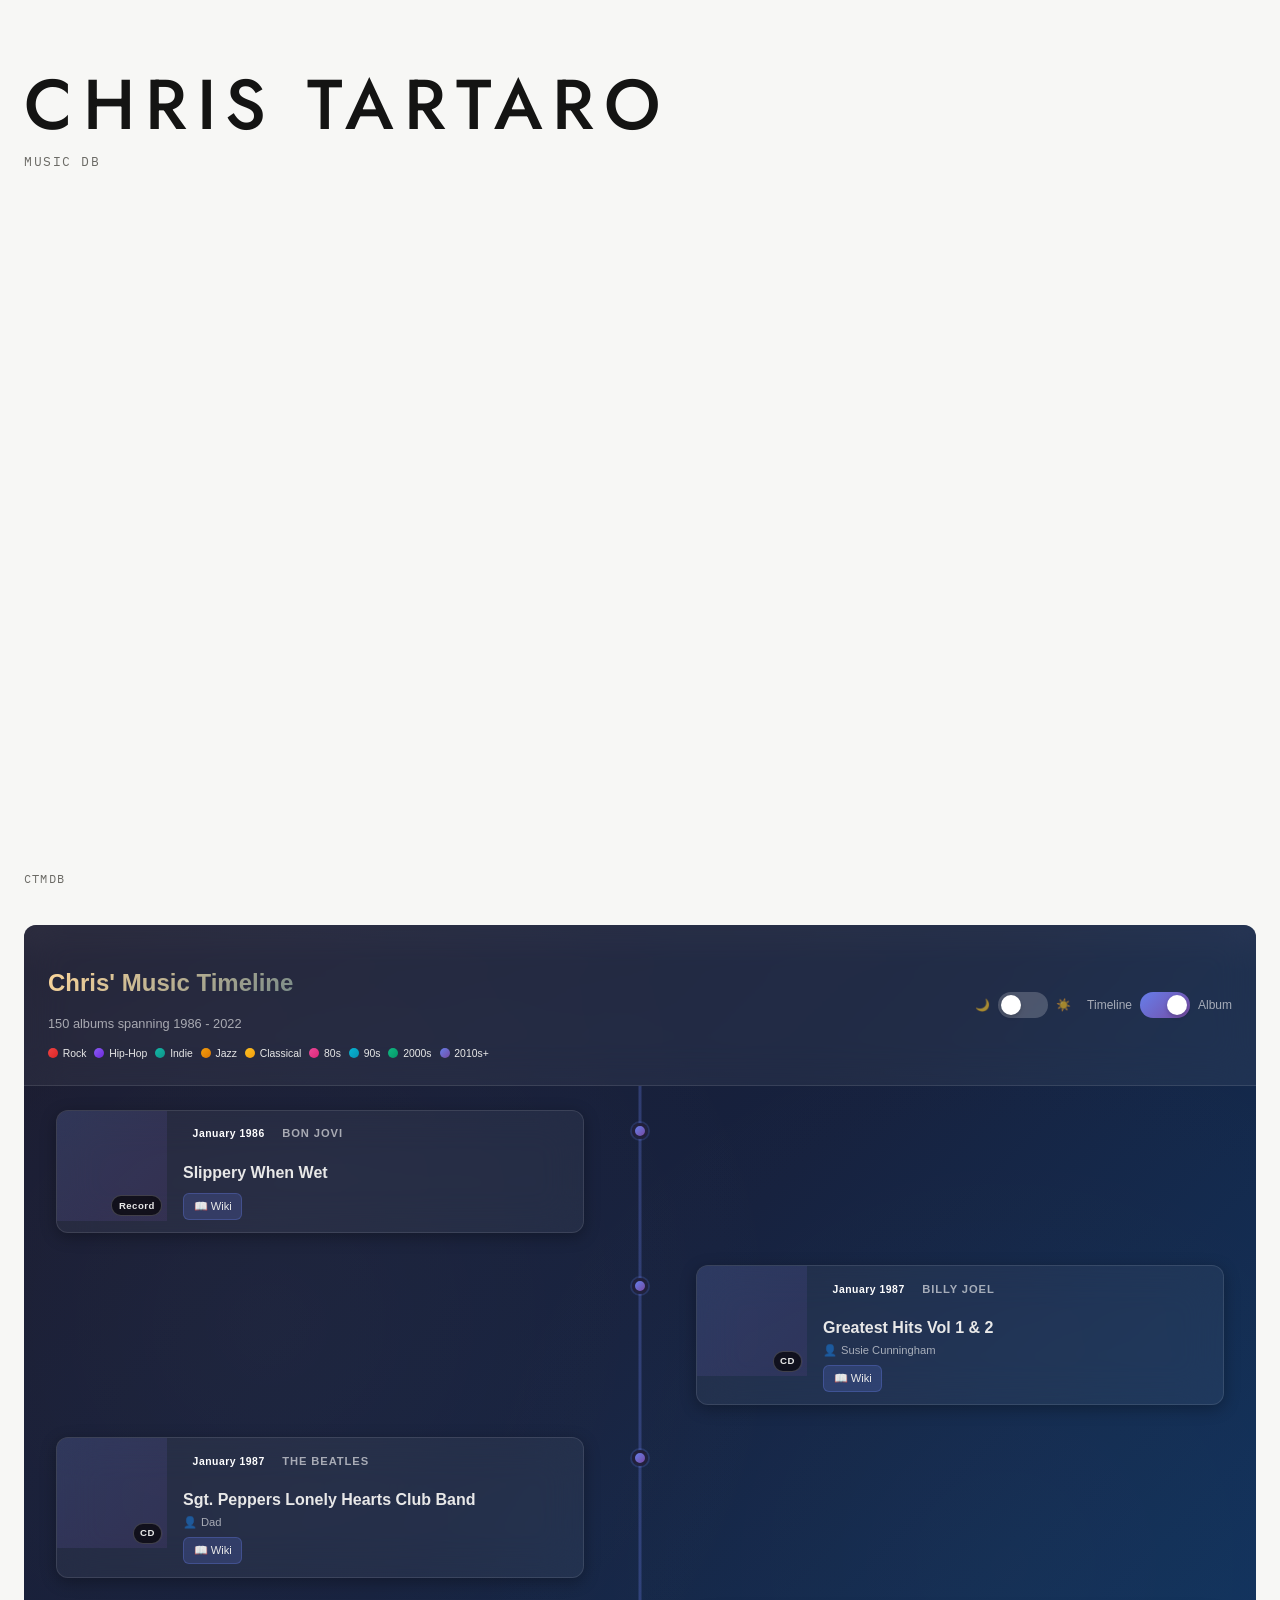
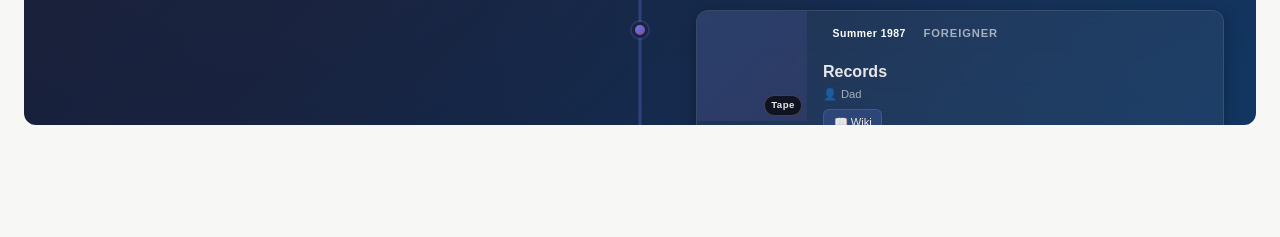
==== commit e58e7c5c: "Restore template placeholders in Music DB and Musical Memoir Squarespace's JSON export dropped ${..." ====
--- a/ctmdb/index.html
+++ b/ctmdb/index.html
@@ -583,11 +583,11 @@
                 '';
             
             return `
-                <div class="cmt-timeline-event genre-$">
+                <div class="cmt-timeline-event genre-${event.genre}">
                     <div class="cmt-timeline-dot"></div>
                     <div class="cmt-event-card">
                         <div class="cmt-event-image-container">
-                            $
+                            ${imageHtml}
                             ${event.format ? `<div class="cmt-format-badge">${escapeHtml(event.format)}</div>` : ''}
                         </div>
                         <div class="cmt-event-content">
@@ -604,7 +604,7 @@
                                     </div>
                                 ` : ''}
                             </div>
-                            $
+                            ${wikiLink}
                         </div>
                     </div>
                 </div>
@@ -621,9 +621,9 @@
                 '';
             
             return `
-                <div class="cmt-grid-item genre-$">
+                <div class="cmt-grid-item genre-${event.genre}">
                     <div class="cmt-grid-image-container">
-                        $
+                        ${imageHtml}
                     </div>
                     <div class="cmt-grid-content">
                         <div class="cmt-grid-artist">${escapeHtml(event.artist)}</div>
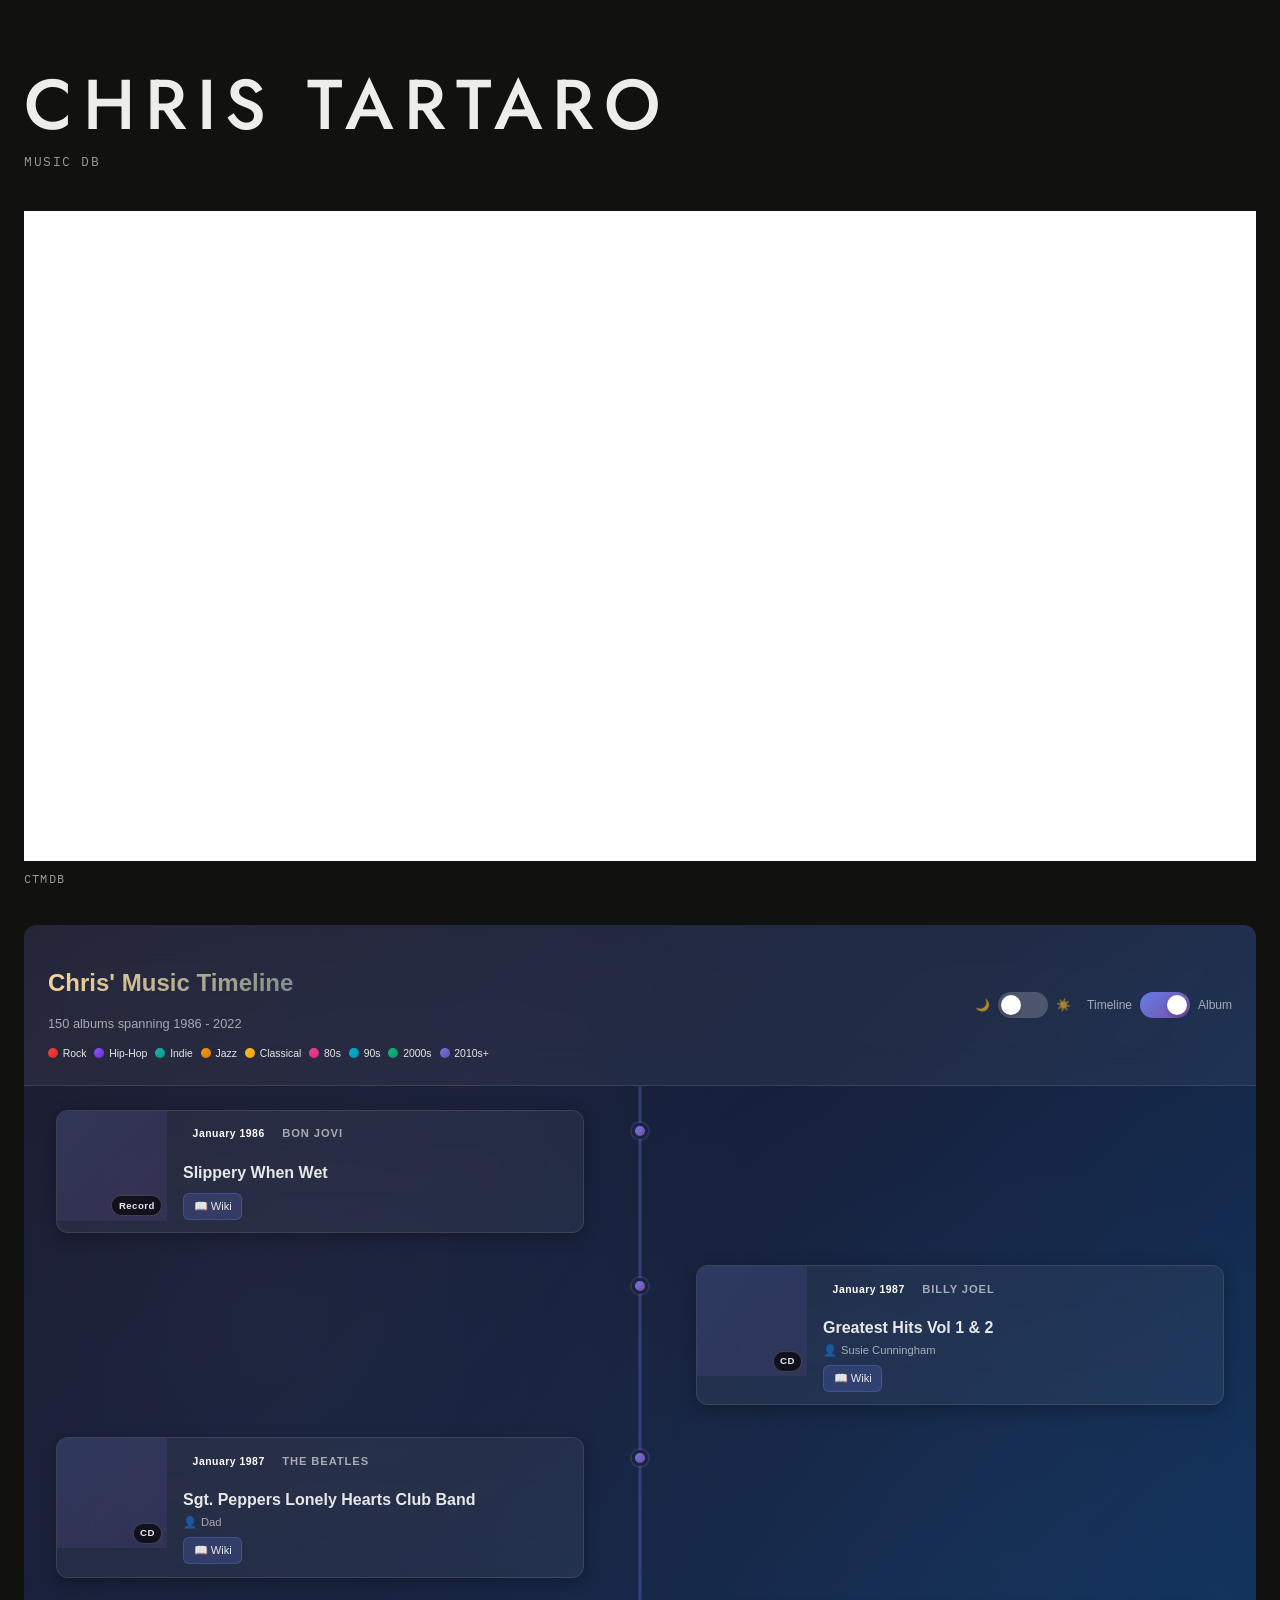
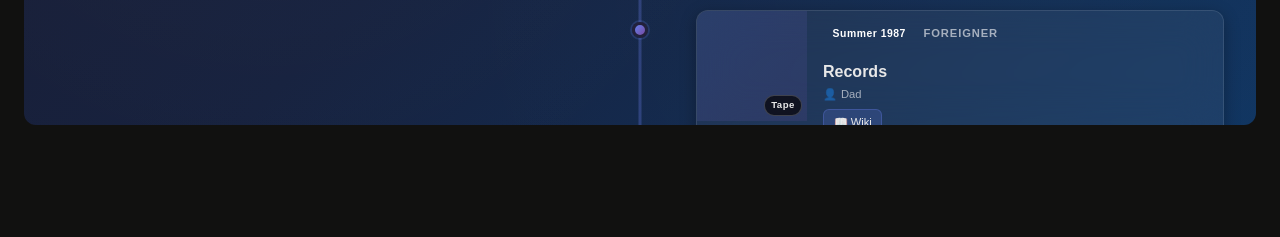
==== commit 1d1bc0f1: "Make the site always dark Co-Authored-By: Claude Opus 5.5 <noreply@anthropic.com> Claude-Session: ht" ====
--- a/ctmdb/index.html
+++ b/ctmdb/index.html
@@ -3,6 +3,8 @@
 <head>
 <meta charset="utf-8">
 <meta name="viewport" content="width=device-width, initial-scale=1, viewport-fit=cover">
+<meta name="color-scheme" content="dark">
+<meta name="theme-color" content="#111110">
 <title>Music DB · Chris Tartaro</title>
 <meta name="robots" content="noindex">
 <link rel="stylesheet" href="https://fonts.googleapis.com/css2?family=Jost:wght@400;500;600&family=IBM+Plex+Mono:wght@400;500&display=swap">
--- a/styles.css
+++ b/styles.css
@@ -1,31 +1,21 @@
 /* Layout: left-aligned masthead with an on-air "tally light" marking the active section,
    then a 16:9 reel grid per section. Futura-family display type carries the identity. */
+/* Always dark, regardless of the visitor's system setting. */
 :root {
-  --bg: #f7f7f5;
-  --surface: #ecebe7;
-  --fg: #141413;
-  --muted: #6b6a65;
-  --rule: #d9d8d3;
-  --tally: #d7261e;      /* studio tally light: the one accent */
-  --poster: #1d1d1b;     /* fallback thumbnail ground */
-  --poster-fg: #f7f7f5;
-  --scrim: rgba(12, 12, 11, 0.86);
+  color-scheme: dark;
+  --bg: #111110;
+  --surface: #1c1c1a;
+  --fg: #ededea;
+  --muted: #9a9993;
+  --rule: #2c2c29;
+  --tally: #ff4436;      /* studio tally light: the one accent */
+  --poster: #262623;     /* fallback thumbnail ground */
+  --poster-fg: #ededea;
+  --scrim: rgba(0, 0, 0, 0.9);
 
   --display: "Jost", "Futura", "Futura PT", "Century Gothic", "Avenir Next", sans-serif;
   --body: "Jost", "Futura", "Avenir Next", "Helvetica Neue", Arial, sans-serif;
   --mono: "IBM Plex Mono", ui-monospace, "SF Mono", Menlo, monospace;
-}
-@media (prefers-color-scheme: dark) {
-  :root:not([data-theme="light"]) {
-    --bg: #111110; --surface: #1c1c1a; --fg: #ededea; --muted: #9a9993; --rule: #2c2c29;
-    --tally: #ff4436; --poster: #262623; --poster-fg: #ededea; --scrim: rgba(0, 0, 0, 0.9);
-    color-scheme: dark;
-  }
-}
-:root[data-theme="dark"] {
-  --bg: #111110; --surface: #1c1c1a; --fg: #ededea; --muted: #9a9993; --rule: #2c2c29;
-  --tally: #ff4436; --poster: #262623; --poster-fg: #ededea; --scrim: rgba(0, 0, 0, 0.9);
-  color-scheme: dark;
 }
 
 *, *::before, *::after { box-sizing: border-box; }
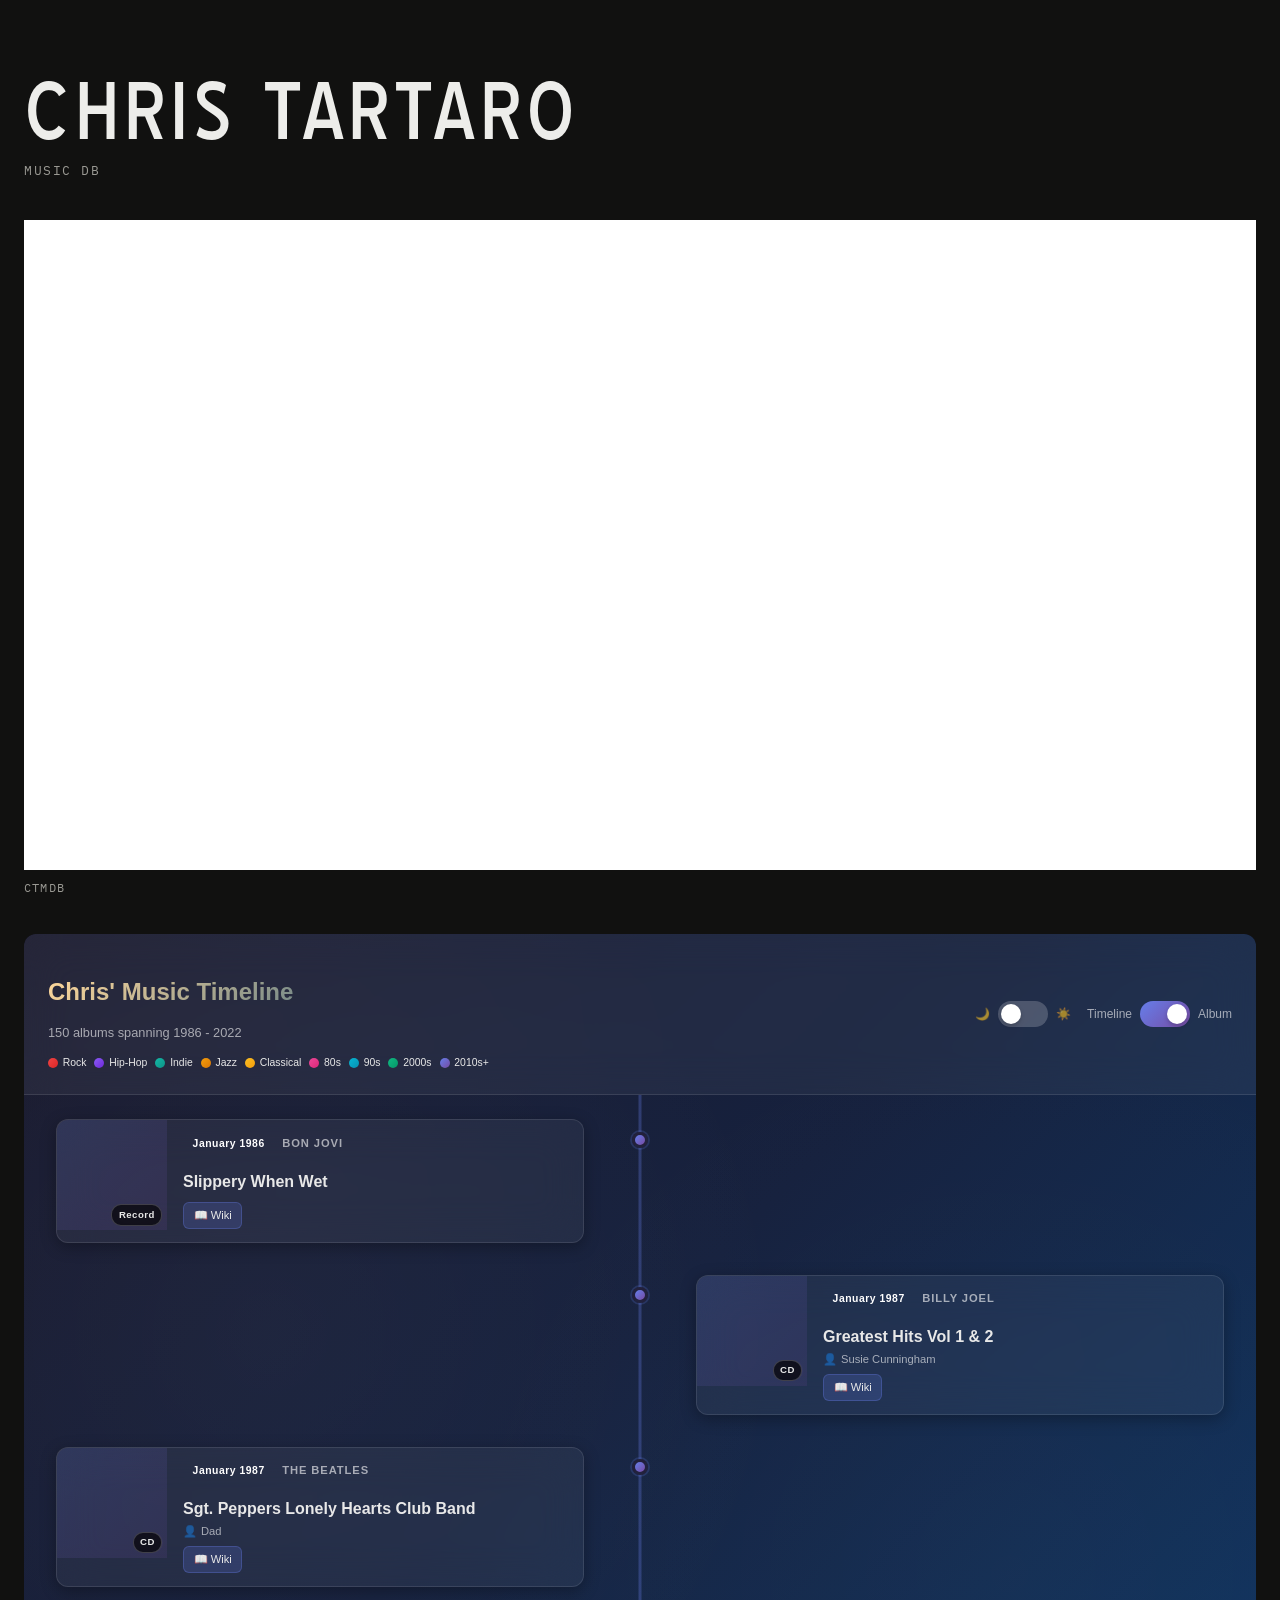
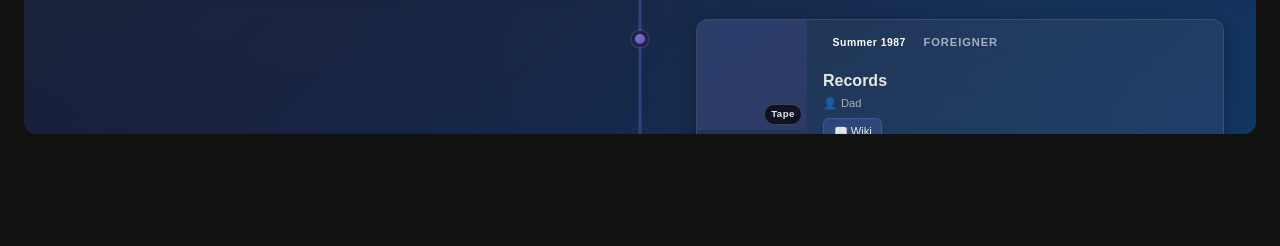
==== commit 04f1bec0: "Add GoatCounter analytics to all pages Co-Authored-By: Claude Opus 5.5 <noreply@anthropic.com> Claud" ====
--- a/ctmdb/index.html
+++ b/ctmdb/index.html
@@ -13,6 +13,7 @@
   .knightlab { display: block; width: 100%; height: 650px; border: 0; margin-top: 32px; }
   .label { margin: 12px 0 40px; font: 400 .75rem/1 var(--mono); letter-spacing: .1em; color: var(--muted); }
 </style>
+<script data-goatcounter="https://christartaro.goatcounter.com/count" async src="https://gc.zgo.at/count.js"></script>
 </head>
 <body>
 <header class="masthead">
--- a/styles.css
+++ b/styles.css
@@ -13,9 +13,16 @@
   --poster-fg: #ededea;
   --scrim: rgba(0, 0, 0, 0.9);
 
-  --display: "Jost", "Futura", "Futura PT", "Century Gothic", "Avenir Next", sans-serif;
+  --display: "Blue Highway D", "Arial Narrow", "Futura", sans-serif;
   --body: "Jost", "Futura", "Avenir Next", "Helvetica Neue", Arial, sans-serif;
   --mono: "IBM Plex Mono", ui-monospace, "SF Mono", Menlo, monospace;
+}
+
+@font-face {
+  font-family: "Blue Highway D";
+  src: url("fonts/blue-highway-d.woff2") format("woff2");
+  font-weight: 400;
+  font-display: swap;
 }
 
 *, *::before, *::after { box-sizing: border-box; }
@@ -42,11 +49,11 @@
 .masthead .wrap { padding-block: clamp(32px, 6vw, 72px) 0; }
 .name {
   display: inline-block;
-  font: 500 clamp(2.1rem, 6.2vw, 4.4rem)/0.95 var(--display);
-  letter-spacing: 0.14em;
+  font: 400 clamp(2.4rem, 7vw, 5rem)/0.95 var(--display);
+  letter-spacing: 0.06em;
   text-transform: uppercase;
   text-decoration: none;
-  margin-right: -0.14em;
+  margin-right: -0.06em;
 }
 .role {
   margin: 14px 0 0;
@@ -69,7 +76,7 @@
   align-items: center;
   gap: 9px;
   padding-block: 6px;
-  font: 500 0.95rem/1 var(--display);
+  font: 400 1.1rem/1 var(--display);
   letter-spacing: 0.1em;
   text-transform: uppercase;
   text-decoration: none;
@@ -88,7 +95,6 @@
   background: var(--tally);
   box-shadow: 0 0 0 3px color-mix(in srgb, var(--tally) 22%, transparent);
 }
-.nav a.ext::after { content: "↗"; font-size: 0.8em; margin-left: -3px; }
 .nav a.ext::before { display: none; }
 
 /* Sections */
@@ -96,14 +102,15 @@
 .section { padding-top: clamp(36px, 5vw, 56px); }
 .section-head {
   display: flex;
-  align-items: baseline;
-  justify-content: space-between;
-  gap: 16px;
+  flex-direction: column;
+  align-items: center;
+  gap: 8px;
   margin-bottom: 22px;
+  text-align: center;
 }
 .section-head h2 {
   margin: 0;
-  font: 500 clamp(1.15rem, 2.2vw, 1.5rem)/1.2 var(--display);
+  font: 400 clamp(1.15rem, 2.2vw, 1.5rem)/1.2 var(--display);
   letter-spacing: 0.06em;
   text-transform: uppercase;
   text-wrap: balance;
@@ -117,9 +124,11 @@
 }
 .intro {
   max-width: 62ch;
-  margin: -8px 0 26px;
+  margin: -6px auto 26px;
   color: var(--muted);
   font-size: 1.02rem;
+  text-align: center;
+  text-wrap: balance;
 }
 
 .grid {
@@ -176,7 +185,7 @@
   padding: 16px 18px;
   background: var(--poster);
   color: var(--poster-fg);
-  font: 500 1.05rem/1.2 var(--display);
+  font: 400 1.05rem/1.2 var(--display);
   letter-spacing: 0.06em;
   text-transform: uppercase;
 }
@@ -187,19 +196,343 @@
 }
 .card:hover .title { text-decoration: underline; text-underline-offset: 3px; text-decoration-thickness: 1px; }
 
+/* Tabbed page (Other Videos): role tabs, one featured video, then the rest */
+.tabs {
+  display: flex;
+  flex-wrap: wrap;
+  justify-content: center;
+  gap: 4px 40px;
+  margin-top: clamp(28px, 4vw, 44px);
+  border-bottom: 1px solid var(--rule);
+}
+.tab {
+  display: inline-flex;
+  align-items: baseline;
+  gap: 10px;
+  min-height: 44px;
+  padding: 0 0 12px;
+  margin-bottom: -1px;
+  border: 0;
+  border-bottom: 3px solid transparent;
+  background: none;
+  color: var(--muted);
+  font: 400 clamp(1.15rem, 2vw, 1.4rem)/1 var(--display);
+  letter-spacing: 0.08em;
+  text-transform: uppercase;
+  cursor: pointer;
+}
+.tab:hover { color: var(--fg); }
+.tab[aria-selected="true"] { color: var(--fg); border-bottom-color: var(--tally); }
+.tab .count { font-size: 0.75rem; }
+.feature-row {
+  display: grid;
+  grid-template-columns: minmax(0, 2fr) minmax(0, 1fr);
+  gap: 28px;
+  padding-top: clamp(28px, 4vw, 40px);
+}
+.feature { list-style: none; margin: 0; padding: 0; }
+.feature .thumb::after { opacity: 1; transform: none; width: 56px; height: 56px; left: 20px; bottom: 20px; background-size: 26px; }
+.feature .kicker {
+  font: 400 0.75rem/1 var(--mono);
+  letter-spacing: 0.1em;
+  text-transform: uppercase;
+  color: var(--tally);
+}
+.feature .title {
+  font: 400 clamp(1.4rem, 2.6vw, 2rem)/1.15 var(--display);
+  letter-spacing: 0.01em;
+}
+.feature-side { display: grid; gap: 18px; align-content: start; list-style: none; margin: 0; padding: 0; }
+.feature-side .title { font-size: 0.98rem; }
+.rest { padding-top: clamp(32px, 4vw, 48px); }
+.rest .grid { grid-template-columns: repeat(auto-fill, minmax(min(100%, 240px), 1fr)); }
+@media (max-width: 760px) {
+  .feature-row { grid-template-columns: minmax(0, 1fr); }
+  .tabs { gap: 4px 24px; }
+}
+
+/* Landing page: featured video + shuffled sketch wall */
+.backdrop {
+  position: fixed;
+  left: 0; top: 0;
+  width: 100%;
+  z-index: 0;
+  pointer-events: none;
+  will-change: transform;
+}
+.backdrop path { fill: none; stroke: #3d3d39; stroke-width: 1; vector-effect: non-scaling-stroke; }
+.backdrop .bd-dashed { stroke-dasharray: 4 6; }
+.backdrop .bd-heads { stroke: #4a4a45; stroke-width: 1.25; stroke-linecap: round; stroke-linejoin: round; }
+.backdrop .bd-marks { fill: #4a4a45; stroke: none; }
+.backdrop .bd-tally { fill: var(--tally); stroke: none; }
+.masthead, main, .foot { position: relative; z-index: 1; }
+.masthead .wrap > *, .foot-row > * { background: var(--bg); box-shadow: 0 0 0 12px var(--bg); }
+.masthead .wrap > .nav { background: var(--bg); box-shadow: 0 0 0 12px var(--bg); }
+.foot { background: var(--bg); }
+
+.wall-wrap { padding-top: clamp(28px, 4vw, 44px); }
+.wall {
+  --cols: 2;
+  display: grid;
+  grid-template-columns: repeat(var(--cols), minmax(0, 1fr));
+  grid-auto-rows: 8px;
+  grid-auto-flow: dense;
+  column-gap: 16px;
+  row-gap: 0;
+  list-style: none;
+  margin: 0;
+  padding: 0;
+}
+.wall > li { min-width: 0; }
+.wall .card { background: var(--bg); box-shadow: 0 0 0 8px var(--bg); }
+.w-feature, .w-jump { grid-column: 1 / -1; }
+.w-s { grid-column: span 1; }
+.w-m, .w-l { grid-column: span 2; }
+.w-item .title {
+  display: -webkit-box; -webkit-line-clamp: 2; -webkit-box-orient: vertical; overflow: hidden;
+  line-height: 1.3; min-height: 2.6em;
+}
+.w-s .title { font-size: 0.875rem; }
+.w-m .title { font-size: 0.95rem; }
+.w-l .title { font-size: 1.06rem; }
+@media (min-width: 900px) {
+  .wall { --cols: 8; }
+  .w-feature { grid-column: 1 / 7; grid-row-start: 1; }
+  .w-jump { grid-column: 7 / 9; grid-row-start: 1; }
+  .wall.is-wide .w-jump { display: flex; flex-direction: column; justify-content: center; height: var(--pic-h, auto); }
+  .w-s { grid-column: span 2; }
+  .w-m { grid-column: span 3; }
+  .w-l { grid-column: span 4; }
+}
+.w-feature .kicker {
+  font: 400 .75rem/1 var(--mono);
+  letter-spacing: .12em;
+  text-transform: uppercase;
+  color: var(--tally);
+  margin-top: 4px;
+}
+.w-feature .title {
+  font: 400 clamp(1.8rem, 4vw, 3.25rem)/1.05 var(--display);
+  letter-spacing: .02em;
+  text-transform: uppercase;
+  text-wrap: balance;
+}
+.w-feature .card:hover .title { text-decoration: none; }
+.w-feature .thumb::after { display: none; }
+.big-play {
+  position: absolute;
+  right: clamp(12px, 2vw, 24px); bottom: clamp(12px, 2vw, 24px);
+  z-index: 2;
+  width: clamp(56px, 7vw, 84px); aspect-ratio: 1;
+  border-radius: 50%;
+  background: var(--tally) url("data:image/svg+xml,%3Csvg xmlns='http://www.w3.org/2000/svg' viewBox='0 0 24 24'%3E%3Cpath d='M8.5 5.5l10 6.5-10 6.5z' fill='white'/%3E%3C/svg%3E") center/36% no-repeat;
+}
+
+/* soft vignette on landing thumbnails that lifts on hover */
+.wall .vig::before, .wall .thumb::before {
+  content: "";
+  position: absolute; inset: 0; z-index: 1;
+  pointer-events: none;
+  background: radial-gradient(ellipse at center, rgba(0,0,0,0) 45%, rgba(0,0,0,.55) 100%);
+  box-shadow: inset 0 0 60px rgba(0,0,0,.35);
+  transition: opacity .35s ease;
+}
+.wall .card:hover .thumb::before, .wall .card:focus-visible .thumb::before { opacity: 0; }
+.wall .card:hover .thumb img { transform: scale(1.02); }
+.wall .thumb::after { display: none; }
+
+/* jump links + shuffle, beside the featured video */
+.w-jump nav { display: flex; flex-direction: column; }
+.jump-inner { background: var(--bg); box-shadow: 0 0 0 10px var(--bg); }
+.w-jump a {
+  display: flex; flex-direction: column; gap: 4px;
+  padding: 10px 0;
+  border-top: 1px solid var(--rule);
+  text-decoration: none;
+}
+.w-jump a:last-child { border-bottom: 1px solid var(--rule); }
+.j-label { font: 400 1.5rem/1.05 var(--display); letter-spacing: .06em; text-transform: uppercase; text-wrap: balance; }
+.j-note { font: 400 .7rem/1.3 var(--mono); letter-spacing: .06em; color: var(--muted); }
+.w-jump a:hover .j-label { color: var(--tally); }
+.shuffle {
+  position: relative;
+  display: flex; align-items: center; justify-content: center; gap: 8px;
+  width: 100%; max-width: 240px; aspect-ratio: 240 / 92;
+  margin: 0 auto;
+  padding: 0 0 6px;
+  border: 0;
+  background: none;
+  color: #fff;
+  font: italic 500 1.65rem/1 "Bodoni Moda", "Didot", "Bodoni 72", serif; letter-spacing: -.01em;
+  cursor: pointer;
+  transition: filter .25s ease, transform .25s ease;
+}
+.ribbon { position: absolute; inset: 0; width: 100%; height: 100%; overflow: visible; z-index: -1; }
+.shuffle { isolation: isolate; }
+.rb-band { fill: var(--tally); }
+.rb-tail { fill: var(--tally); filter: brightness(.72); }
+.rb-fold { fill: #000; opacity: .45; }
+.rb-text { fill: #fff; font: italic 500 26px "Bodoni Moda", "Didot", "Bodoni 72", serif; letter-spacing: -.01em; }
+.shuffle:hover { filter: brightness(1.12) drop-shadow(0 8px 14px rgba(255,68,54,.35)); transform: translateY(-2px); }
+.shuffle:active { transform: translateY(0); filter: brightness(.95); }
+.j-count { margin: 6px 0 18px; text-align: center; font: 400 .7rem/1.3 var(--mono); letter-spacing: .04em; color: var(--muted); }
+@media (prefers-reduced-motion: reduce) {
+  .shuffle, .wall .thumb::before { transition: none; }
+  .shuffle:hover, .wall .card:hover .thumb img { transform: none; }
+}
+
+/* Pages with a sketch wall get the line drawing behind them; keep it out from under the cover flow and headings */
+.flow { background: var(--bg); box-shadow: 0 0 0 24px var(--bg); }
+.wall-section .section-head, .wall-section .intro, .cr-head { background: var(--bg); box-shadow: 0 0 0 12px var(--bg); }
+.wall-section .section-head { width: fit-content; margin-inline: auto; }
+.cr-head + .flow { padding-top: 12px; }
+.flow + .flow { margin-top: clamp(32px, 5vw, 64px); }
+
+/* Cover flow (Cover Room) */
+.flow { display: flex; flex-direction: column; align-items: center; }
+.flow .section-head { margin-bottom: 10px; }
+.pills {
+  display: grid;
+  grid-template-columns: repeat(2, minmax(0, 1fr));
+  gap: 4px;
+  padding: 4px;
+  border: 1px solid var(--rule);
+  border-radius: 999px;
+}
+.pills[hidden] { display: none; }
+.pill {
+  display: inline-flex;
+  align-items: center;
+  justify-content: center;
+  gap: 8px;
+  width: 156px;
+  min-height: 40px;
+  border: 0;
+  border-radius: 999px;
+  background: transparent;
+  color: var(--muted);
+  font: 400 1rem/1 var(--display);
+  letter-spacing: 0.1em;
+  text-transform: uppercase;
+  cursor: pointer;
+}
+.pill .count { font-size: 0.7rem; }
+.pill:hover { color: var(--fg); }
+.pill[aria-selected="true"] { background: var(--fg); color: var(--bg); }
+.pill[aria-selected="true"] .count { color: inherit; opacity: .7; }
+.flow-stage {
+  --cw: 480px;
+  position: relative;
+  width: 100%;
+  height: calc(var(--cw) * 0.5625 + 80px);
+  margin-top: 26px;
+  perspective: 1600px;
+  perspective-origin: 50% 40%;
+  touch-action: pan-y;
+  user-select: none;
+  -webkit-user-select: none;
+  overflow: hidden;
+  outline: none;
+}
+.flow-stage:focus-visible { box-shadow: inset 0 0 0 2px var(--tally); }
+.cover {
+  position: absolute;
+  left: 50%;
+  top: 10px;
+  width: var(--cw);
+  aspect-ratio: 16 / 9;
+  max-width: 100%;
+  margin-left: calc(var(--cw) / -2);
+  padding: 0;
+  border: 0;
+  background: var(--surface);
+  cursor: pointer;
+  transition: transform .55s cubic-bezier(.2,.7,.2,1), opacity .4s;
+  box-shadow: 0 30px 60px -20px rgba(0,0,0,.8);
+}
+.cover img, .cover .poster { position: absolute; inset: 0; width: 100%; height: 100%; object-fit: cover; -webkit-box-reflect: below 2px linear-gradient(transparent 62%, rgba(0,0,0,.28)); }
+.cover::after {
+  content: "";
+  position: absolute; inset: 0;
+  background: linear-gradient(90deg, rgba(17,17,16,.15), rgba(17,17,16,.6));
+  transition: opacity .4s;
+  pointer-events: none;
+}
+.cover.is-left::after { background: linear-gradient(270deg, rgba(17,17,16,.15), rgba(17,17,16,.6)); }
+.cover.is-center::after { opacity: 0; }
+.cover.is-hidden { opacity: 0; pointer-events: none; }
+.flow-arrow {
+  position: absolute;
+  top: calc(10px + var(--cw) * 0.28125 - 24px);
+  z-index: 50;
+  width: 48px; height: 48px;
+  border-radius: 50%;
+  border: 1px solid #3a3a36;
+  background: rgba(17,17,16,.8) url("data:image/svg+xml,%3Csvg xmlns='http://www.w3.org/2000/svg' viewBox='0 0 24 24' fill='none' stroke='%23ededea' stroke-width='2' stroke-linecap='round' stroke-linejoin='round'%3E%3Cpath d='M15 18l-6-6 6-6'/%3E%3C/svg%3E") center/20px no-repeat;
+  cursor: pointer;
+}
+.flow-arrow.prev { left: 0; }
+.flow-arrow.next { right: 0; transform: scaleX(-1); }
+.flow-arrow:disabled { opacity: .3; cursor: default; }
+.flow-now { display: flex; flex-direction: column; align-items: center; gap: 8px; text-align: center; margin-top: 4px; }
+.flow-now p { margin: 0; }
+.flow-kicker { font: 400 .75rem/1 var(--mono); letter-spacing: .12em; text-transform: uppercase; color: var(--tally); }
+.flow-artist { font: 400 clamp(1.8rem, 4vw, 2.5rem)/1 var(--display); letter-spacing: .04em; text-transform: uppercase; text-wrap: balance; }
+.flow-song { font-size: 1.1rem; color: #cfcec9; }
+.flow-song span { color: var(--muted); }
+.flow-play {
+  display: inline-flex; align-items: center; gap: 10px;
+  min-height: 44px; margin-top: 8px; padding: 0 22px;
+  border: 0; border-radius: 999px;
+  background: var(--tally) url("data:image/svg+xml,%3Csvg xmlns='http://www.w3.org/2000/svg' viewBox='0 0 24 24'%3E%3Cpath d='M7 4l14 8-14 8z' fill='white'/%3E%3C/svg%3E") 20px center/14px no-repeat;
+  padding-left: 44px;
+  color: #fff;
+  font: 400 1rem/1 var(--display); letter-spacing: .1em; text-transform: uppercase;
+  cursor: pointer;
+}
+@media (max-width: 600px) {
+  .pill { width: 132px; }
+  .flow-arrow { display: none; }
+}
+
 /* About */
 .about {
   display: grid;
-  grid-template-columns: minmax(0, 62ch);
+  justify-items: center;
   gap: 18px;
+  max-width: 62ch;
+  margin-inline: auto;
   padding-top: clamp(36px, 5vw, 56px);
   font-size: clamp(1.1rem, 1.8vw, 1.3rem);
   line-height: 1.55;
-}
+  text-align: center;
+  text-wrap: pretty;
+}
+.about-text { display: grid; gap: 18px; justify-items: inherit; }
 .about p { margin: 0; }
-.about-links { display: flex; flex-wrap: wrap; gap: 10px 26px; margin-top: 10px; }
+.about strong { font-weight: 600; }
+/* With a photo: text on the left, photo on the right, cropped to the text block's height */
+.about.about-split {
+  max-width: 1080px;
+  grid-template-columns: minmax(0, 62ch) minmax(240px, 380px);
+  justify-content: center;
+  justify-items: start;
+  align-items: stretch;
+  gap: clamp(28px, 4vw, 56px);
+  text-align: left;
+}
+.about-split .about-links { justify-content: flex-start; }
+.about-photo { position: relative; margin: 0; min-height: 320px; width: 100%; justify-self: stretch; background: var(--surface); }
+.about-photo img { position: absolute; inset: 0; width: 100%; height: 100%; object-fit: cover; object-position: 50% 12%; }
+@media (max-width: 760px) {
+  .about.about-split { grid-template-columns: minmax(0, 1fr); }
+  .about-photo { order: -1; min-height: 0; aspect-ratio: 4 / 5; max-width: 420px; width: 100%; justify-self: center; }
+}
+.about p:not(.about-links) a { text-decoration: underline; text-decoration-color: var(--tally); text-decoration-thickness: 1px; text-underline-offset: 4px; }
+.about p:not(.about-links) a:hover { color: var(--tally); }
+.about-links { display: flex; flex-wrap: wrap; justify-content: center; gap: 10px 26px; margin-top: 10px; }
 .about-links a {
-  font: 500 0.9rem/1 var(--display);
+  font: 400 0.9rem/1 var(--display);
   letter-spacing: 0.1em;
   text-transform: uppercase;
   text-underline-offset: 5px;
@@ -242,14 +575,15 @@
   border: 1px solid rgba(255,255,255,.28);
   background: transparent;
   color: inherit;
-  font: 500 0.8rem/1 var(--display);
+  font: 400 0.8rem/1 var(--display);
   letter-spacing: .1em; text-transform: uppercase;
   cursor: pointer;
 }
 .viewer-close kbd { font: 400 .7rem/1 var(--mono); opacity: .6; }
 .viewer-frame { position: relative; aspect-ratio: 16 / 9; max-width: 100%; background: #000; }
 .viewer-frame iframe, .viewer-frame img { position: absolute; inset: 0; width: 100%; height: 100%; border: 0; object-fit: cover; }
-.viewer-meta h2 { margin: 0; font: 500 clamp(1.05rem, 2vw, 1.35rem)/1.3 var(--display); letter-spacing: .04em; }
+.viewer-roles { margin: 0 0 8px; font: 400 .75rem/1 var(--mono); letter-spacing: .12em; text-transform: uppercase; color: var(--tally); white-space: pre; }
+.viewer-meta h2 { margin: 0; font: 400 clamp(1.05rem, 2vw, 1.35rem)/1.3 var(--display); letter-spacing: .04em; }
 .viewer-meta p { margin: 6px 0 0; color: rgba(242,242,239,.72); max-width: 62ch; }
 .viewer-meta p:empty { display: none; }
 .viewer-link {
